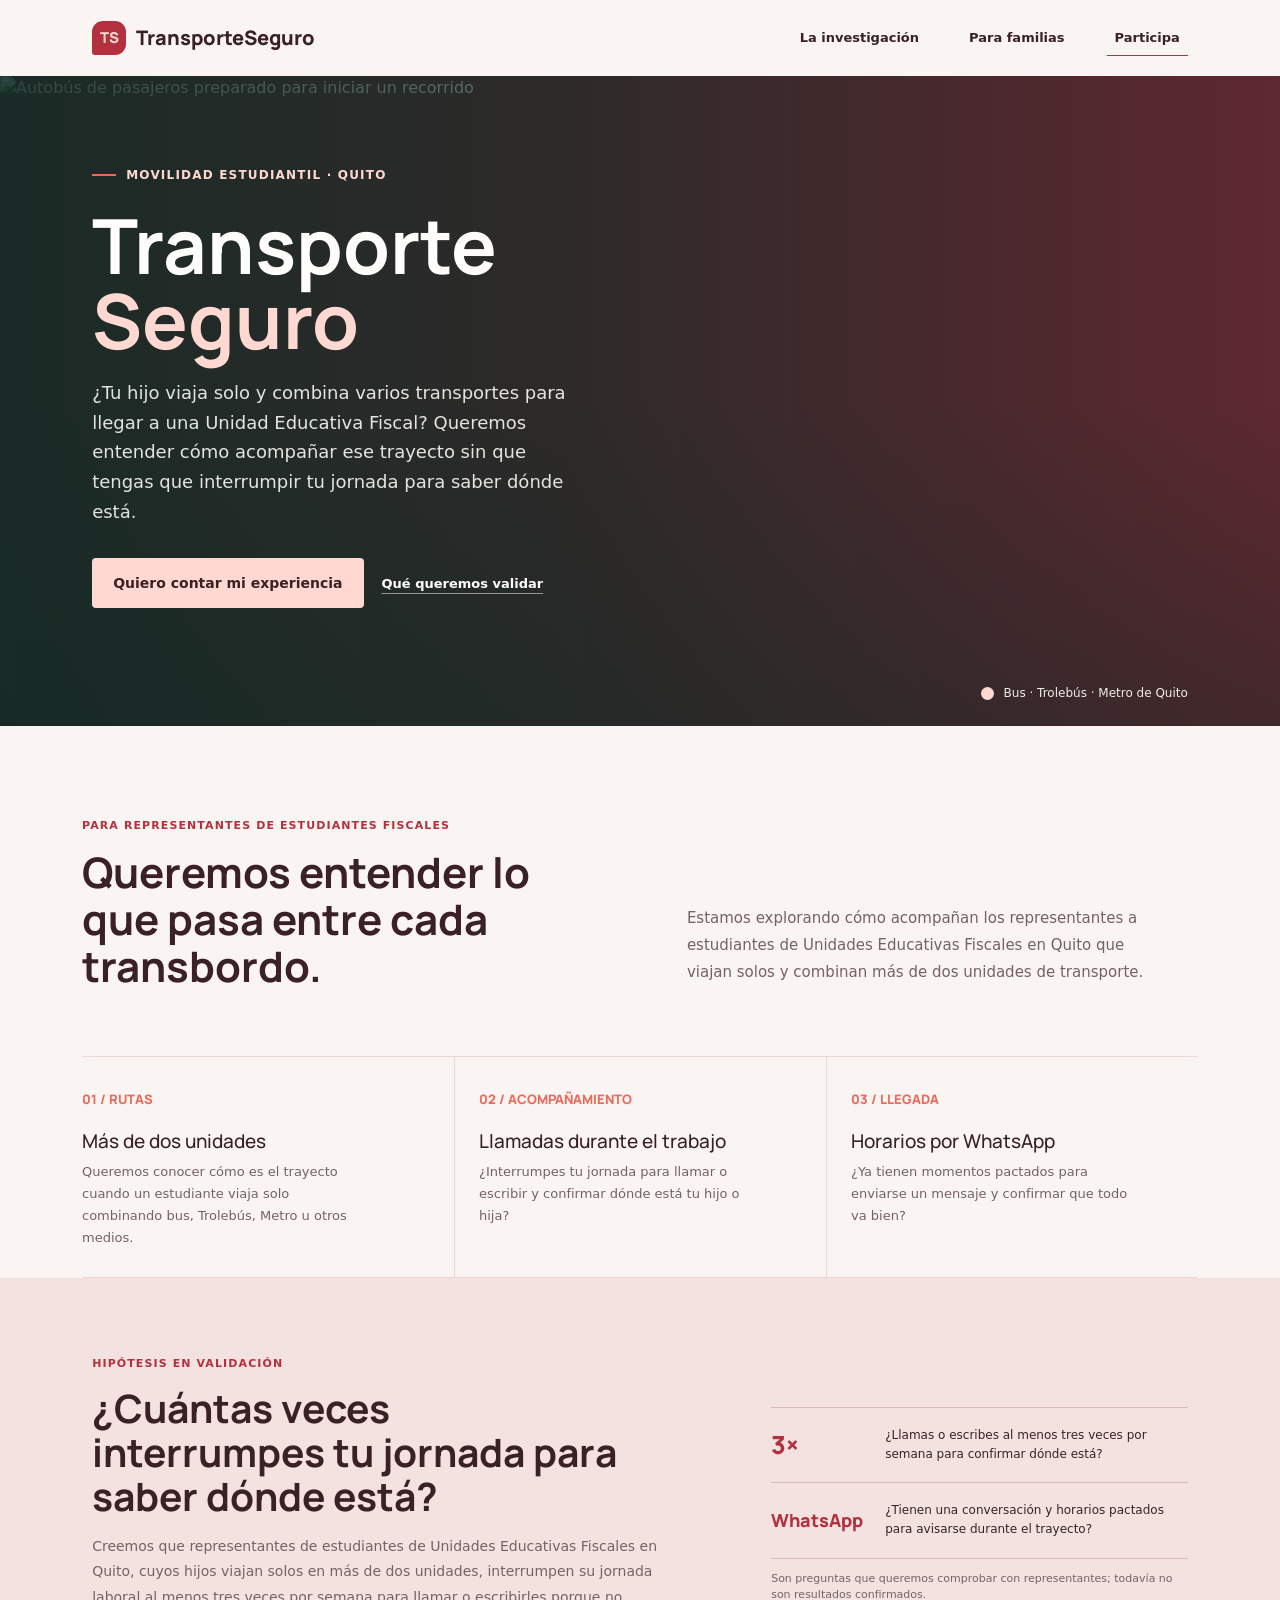
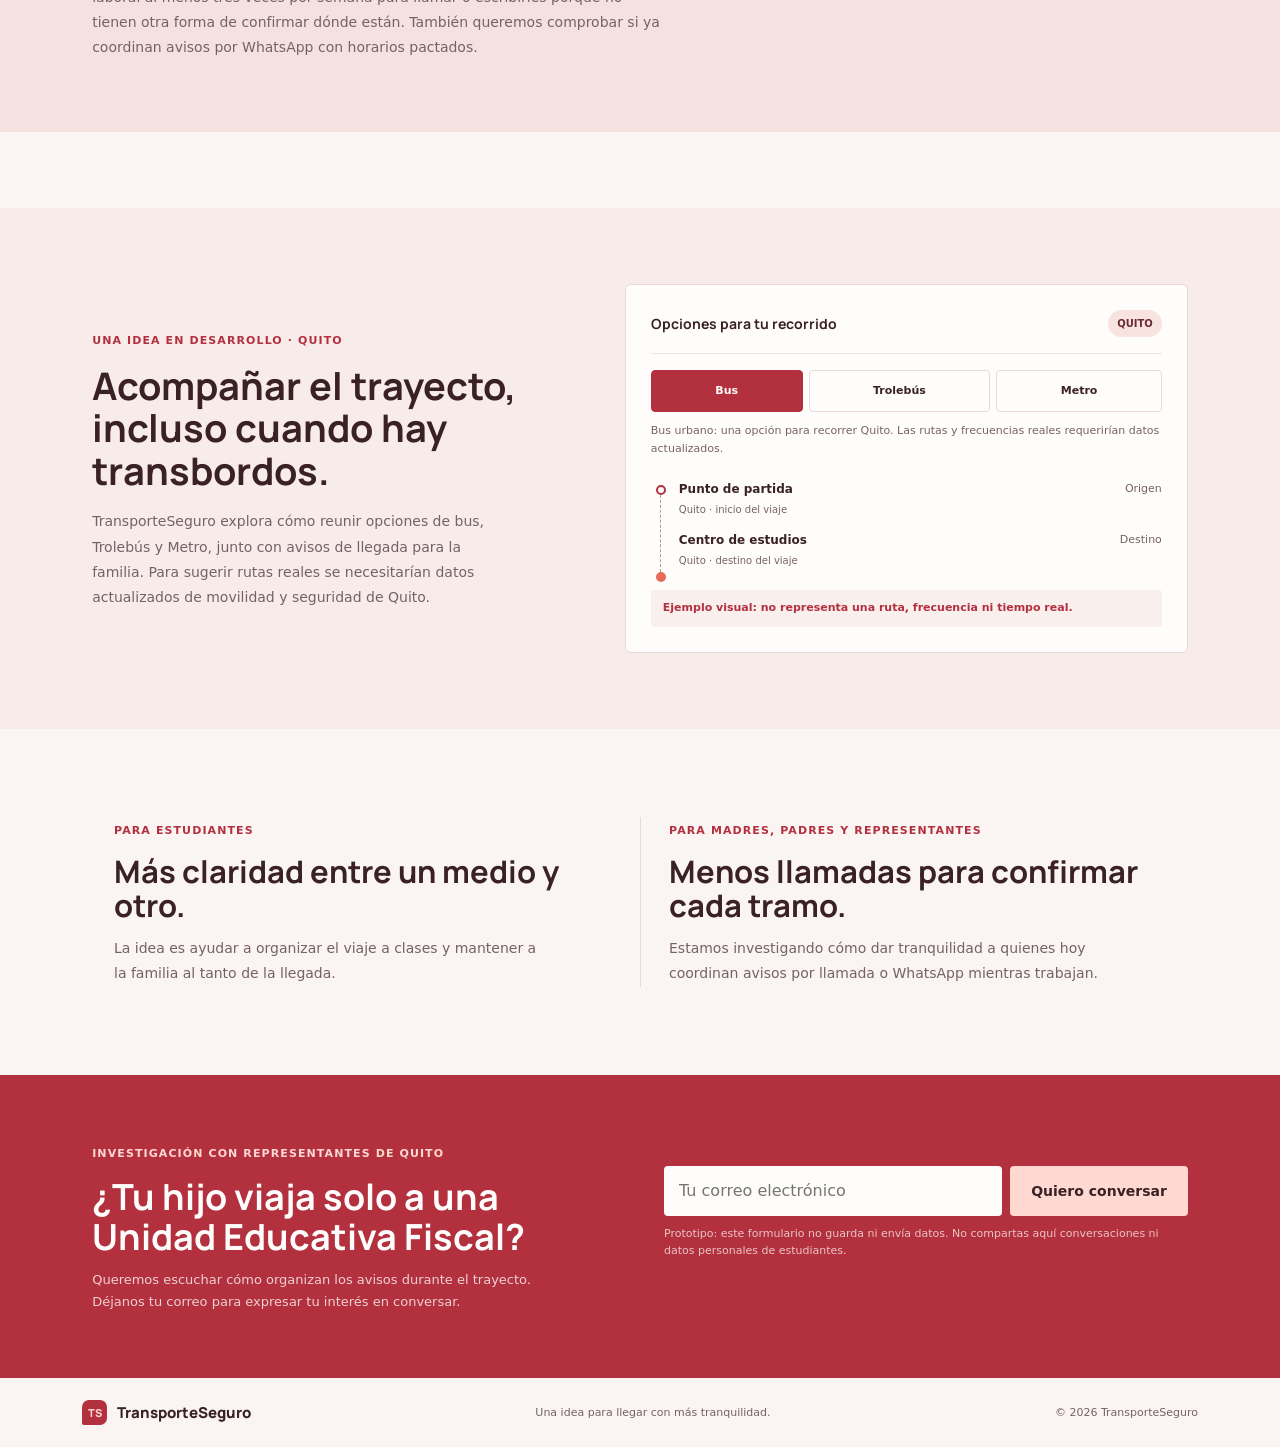
==== index.html @ a773402a "Add GitHub Pages deployment" ====
<!doctype html>
<html lang="es">
<head>
  <meta charset="utf-8">
  <meta name="viewport" content="width=device-width, initial-scale=1">
  <meta name="theme-color" content="#faf4f2">
  <meta name="description" content="TransporteSeguro explora cómo acompañar a estudiantes de Unidades Educativas Fiscales de Quito que viajan solos y combinan varios transportes.">
  <title>TransporteSeguro | Movilidad estudiantil en Quito</title>
  <link rel="preconnect" href="https://fonts.googleapis.com">
  <link rel="preconnect" href="https://fonts.gstatic.com" crossorigin>
  <link href="https://fonts.googleapis.com/css2?family=DM+Sans:wght@400;500;600;700&family=Manrope:wght@400;500;600;700;800&display=swap" rel="stylesheet">
  <link href="https://cdn.jsdelivr.net/npm/bootstrap@5.3.7/dist/css/bootstrap.min.css" rel="stylesheet">
  <style>
    :root {
      color-scheme: light;
      --ink: #392126;
      --muted: #766168;
      --paper: #faf4f2;
      --white: #fffdfb;
      --green: #b3303f;
      --lime: #ffd8d2;
      --coral: #ea6a5a;
      --line: #ead8d6;
      font-family: "DM Sans", sans-serif;
      font-synthesis: none;
      text-rendering: optimizeLegibility;
    }

    * { box-sizing: border-box; }
    html { scroll-behavior: smooth; }
    body { margin: 0; background: var(--paper); color: var(--ink); }
    a { color: inherit; }
    button, input { font: inherit; }

    .topbar { background: var(--paper); display: block; min-height: 66px; padding: 0 22px; position: relative; z-index: 10; }
    .topbar-inner { align-items: center; display: flex; height: 66px; justify-content: space-between; margin: 0 auto; max-width: 1440px; }
    .topbar .navbar-collapse { background: var(--paper); padding: 0 0 14px; }

    .brand {
      align-items: center;
      display: inline-flex;
      font-family: "Manrope", sans-serif;
      font-size: 20px;
      font-weight: 800;
      gap: 10px;
      letter-spacing: 0;
      text-decoration: none;
    }

    .brand-mark {
      align-items: center;
      background: var(--green);
      border-radius: 11px 11px 11px 3px;
      color: var(--lime);
      display: inline-flex;
      font-size: 15px;
      height: 34px;
      justify-content: center;
      width: 34px;
    }

    .nav-links { align-items: stretch; display: flex; flex-direction: column; gap: 4px; }
    .nav-links .nav-link { color: var(--ink); font-size: 13px; font-weight: 600; padding: 10px 2px; text-decoration: none; }
    .nav-links .nav-link:hover { color: var(--green); }
    .nav-links .nav-cta { border-bottom: 1px solid var(--green); width: fit-content; }
    .topbar .navbar-toggler { border: 1px solid var(--line); border-radius: 4px; padding: 7px 9px; }
    .topbar .navbar-toggler:focus { box-shadow: 0 0 0 3px rgba(179, 48, 63, .2); }

    .hero {
      align-items: center;
      background: #692832;
      color: var(--white);
      display: flex;
      min-height: 650px;
      overflow: hidden;
      position: relative;
    }

    .hero::before {
      background: linear-gradient(90deg, rgba(53, 20, 27, .88) 0%, rgba(67, 24, 33, .68) 43%, rgba(67, 24, 33, .12) 100%), linear-gradient(0deg, rgba(53, 20, 27, .38), transparent 50%);
      content: "";
      inset: 0;
      position: absolute;
      z-index: 1;
    }

    .hero-photo {
      height: 100%;
      inset: 0;
      object-fit: cover;
      object-position: center 54%;
      position: absolute;
      width: 100%;
    }

    .hero-inner {
      margin: 0 auto;
      max-width: 1440px;
      padding: 64px 25px 116px;
      position: relative;
      width: 100%;
      z-index: 2;
    }

    .eyebrow {
      align-items: center;
      color: var(--lime);
      display: flex;
      font-size: 12px;
      font-weight: 700;
      gap: 10px;
      letter-spacing: 1.2px;
      text-transform: uppercase;
    }

    .eyebrow::before { background: var(--coral); content: ""; height: 2px; width: 24px; }
    h1, h2, h3, p { margin-top: 0; }
    h1, h2, h3 { font-family: "Manrope", sans-serif; letter-spacing: 0; }

    h1 {
      font-size: 42px;
      font-weight: 700;
      line-height: .99;
      margin: 24px 0 20px;
      max-width: 620px;
    }

    h1 span { display: block; }
    h1 span:last-child { color: var(--lime); }

    .hero-copy { color: rgba(255, 254, 250, .88); font-size: 16px; line-height: 1.65; max-width: 490px; }
    .hero-actions { align-items: flex-start; display: flex; flex-direction: column; gap: 18px; margin-top: 26px; }
    .button {
      align-items: center;
      border: 0;
      border-radius: 4px;
      cursor: pointer;
      display: inline-flex;
      font-size: 14px;
      font-weight: 700;
      justify-content: center;
      min-height: 50px;
      padding: 0 21px;
      text-decoration: none;
      transition: background .2s ease, transform .2s ease;
    }

    .button:hover { transform: translateY(-2px); }
    .button-light { background: var(--lime); color: var(--ink); }
    .button-light:hover { background: #ffc8c2; }
    .text-link { color: var(--white); font-size: 13px; font-weight: 600; text-decoration-color: rgba(255,255,255,.5); text-underline-offset: 5px; }

    .hero-note {
      align-items: center;
      bottom: 24px;
      color: rgba(255, 254, 250, .92);
      display: flex;
      font-size: 12px;
      gap: 10px;
      position: absolute;
      left: 25px;
      z-index: 2;
    }

    .note-dot { background: var(--lime); border: 4px solid rgba(255,216,210,.28); border-radius: 50%; height: 13px; width: 13px; }

    .intro {
      align-items: end;
      display: grid;
      gap: 18px;
      grid-template-columns: 1fr;
      margin: 0 auto;
      max-width: 1180px;
      padding: 60px 25px 38px;
    }

    .section-kicker { color: var(--green); font-size: 11px; font-weight: 700; letter-spacing: 1.1px; text-transform: uppercase; }
    h2 { font-size: 34px; font-weight: 700; line-height: 1.12; margin: 13px 0 0; max-width: 530px; }
    .intro p { color: var(--muted); font-size: 15px; line-height: 1.8; margin-bottom: 4px; max-width: 465px; }

    .benefits {
      border-bottom: 1px solid var(--line);
      border-top: 1px solid var(--line);
      display: grid;
      grid-template-columns: 1fr;
      margin: 0 25px;
      max-width: 1116px;
    }

    .benefit { min-height: auto; padding: 24px 0; }
    .benefit + .benefit { border-top: 1px solid var(--line); padding-left: 0; }
    .benefit-index { color: var(--coral); font-family: "Manrope", sans-serif; font-size: 13px; font-weight: 800; }
    h3 { font-size: 19px; margin: 19px 0 8px; }
    .benefit p { color: var(--muted); font-size: 13px; line-height: 1.7; margin: 0; max-width: 290px; }

    .research-section { background: #f3e2df; padding: 54px 25px; }
    .research-inner { display: grid; gap: 30px; margin: 0 auto; max-width: 1116px; }
    .research-copy h2 { font-size: 34px; }
    .research-copy p { color: var(--muted); font-size: 14px; line-height: 1.8; margin: 16px 0 0; max-width: 570px; }
    .research-details { border-top: 1px solid #d9babb; }
    .research-detail { align-items: center; border-bottom: 1px solid #d9babb; display: grid; gap: 14px; grid-template-columns: 100px 1fr; padding: 18px 0; }
    .research-stat { color: var(--green); font-family: "Manrope", sans-serif; font-size: 25px; font-weight: 800; line-height: 1.05; }
    .research-detail:nth-child(2) .research-stat { font-size: 18px; }
    .research-detail p { color: var(--ink); font-size: 12px; line-height: 1.6; margin: 0; }
    .research-note { color: var(--muted); font-size: 11px; line-height: 1.5; margin: 12px 0 0; }

    .route-section {
      align-items: center;
      background: #f8ecea;
      display: grid;
      gap: 28px;
      grid-template-columns: 1fr;
      margin-top: 52px;
      padding: 56px 25px;
    }

    .route-copy h2 { font-size: 34px; }
    .route-copy p { color: var(--muted); font-size: 14px; line-height: 1.8; margin: 18px 0 0; max-width: 410px; }
    .route-demo {
      background: var(--white);
      border: 1px solid #ead8d6;
      border-radius: 6px;
      min-height: 270px;
      padding: 20px 17px;
    }

    .route-heading { align-items: center; border-bottom: 1px solid #f0e5e3; display: flex; justify-content: space-between; padding-bottom: 16px; }
    .route-heading strong { font-family: "Manrope", sans-serif; font-size: 14px; }
    .live-tag { background: #f9e3e0; border-radius: 20px; color: #692832; font-size: 10px; font-weight: 700; padding: 6px 9px; }
    .mode-picker { display: flex; flex-wrap: wrap; gap: 7px; margin: 16px 0 10px; }
    .mode-picker .mode-button { background: var(--white); border: 1px solid var(--line); border-radius: 4px !important; color: var(--ink); flex: 1 1 auto; font-size: 11px; font-weight: 700; min-height: 42px; padding: 8px 10px; }
    .mode-picker .mode-button:hover, .mode-picker .mode-button.active { background: var(--green); border-color: var(--green); color: var(--white); }
    .mode-picker .mode-button:focus-visible { outline: 3px solid var(--lime); outline-offset: 2px; }
    .mode-feedback { color: var(--muted); font-size: 11px; line-height: 1.6; margin: 0; min-height: 36px; }
    .route-line { display: grid; grid-template-columns: 20px 1fr; margin: 22px 0 0; }
    .route-dots { align-items: center; display: flex; flex-direction: column; padding-top: 5px; }
    .route-dot-start, .route-dot-end { border: 2px solid var(--green); border-radius: 50%; height: 10px; width: 10px; }
    .route-dot-end { background: var(--coral); border-color: var(--coral); }
    .route-stem { border-left: 1px dashed #bd9296; flex: 1; min-height: 42px; }
    .stop { display: flex; justify-content: space-between; padding: 0 0 14px 8px; }
    .stop strong { display: block; font-size: 12px; }
    .stop small { color: var(--muted); display: block; font-size: 10px; margin-top: 4px; }
    .stop time { color: var(--muted); font-size: 11px; padding-top: 1px; }
    .route-foot { background: #f9efed; border-radius: 3px; color: var(--green); font-size: 11px; font-weight: 600; margin-top: 8px; padding: 10px 12px; }

    .audience {
      display: grid;
      gap: 32px;
      grid-template-columns: 1fr;
      margin: 0 auto;
      max-width: 1116px;
      padding: 62px 25px;
    }

    .audience article { padding: 0; }
    .audience article + article { border-top: 1px solid var(--line); padding: 30px 0 0; }
    .audience h2 { font-size: 31px; margin: 13px 0; }
    .audience p { color: var(--muted); font-size: 14px; line-height: 1.8; margin: 0; max-width: 430px; }

    .signup {
      align-items: center;
      background: var(--green);
      color: var(--white);
      display: grid;
      gap: 24px;
      grid-template-columns: 1fr;
      padding: 52px 25px;
    }

    .signup h2 { font-size: 36px; max-width: 490px; }
    .signup-copy p { color: rgba(255,254,250,.78); font-size: 13px; line-height: 1.7; margin: 12px 0 0; max-width: 440px; }
    .signup-form { display: flex; flex-direction: column; gap: 8px; }
    .signup-form input {
      background: var(--white);
      border: 1px solid transparent;
      border-radius: 4px;
      color: var(--ink);
      flex: 1;
      min-height: 48px;
      min-width: 0;
      padding: 0 14px;
    }

    .signup-form input:focus { border-color: var(--lime); outline: 2px solid var(--lime); outline-offset: 2px; }
    .signup-form .button { background: var(--lime); color: var(--ink); white-space: nowrap; }
    .form-note, .form-result { color: rgba(255,254,250,.72); font-size: 11px; line-height: 1.5; margin: 10px 0 0; }
    .form-result { color: var(--lime); min-height: 17px; }

    footer { align-items: flex-start; color: var(--muted); display: flex; flex-direction: column; font-size: 11px; gap: 14px; justify-content: space-between; margin: 0 auto; max-width: 1180px; padding: 20px 25px; }
    footer .brand { color: var(--ink); font-size: 15px; }
    footer .brand-mark { border-radius: 7px 7px 7px 2px; font-size: 11px; height: 25px; width: 25px; }

    @media (min-width: 576px) {
      h1 { font-size: 56px; }
      .hero-inner { padding-left: 7.2%; padding-right: 7.2%; }
      .hero-note { left: auto; right: 7.2%; }
      .intro { padding-left: 32px; padding-right: 32px; }
      .route-demo { padding: 24px; }
      .signup-form { align-items: stretch; flex-direction: row; }
    }

    @media (min-width: 768px) {
      .topbar { align-items: center; display: flex; height: 76px; justify-content: space-between; margin: 0 auto; max-width: 1440px; padding: 0 7.2%; }
      .topbar-inner { height: auto; margin: 0; width: auto; }
      .topbar .navbar-collapse { background: transparent; flex-basis: auto; flex-grow: 0; padding: 0; }
      .nav-links { align-items: center; flex-direction: row; gap: 22px; }
      .nav-links .nav-link { font-size: 12px; padding: 8px 0; }
      .hero { min-height: 650px; }
      .hero::before { background: linear-gradient(90deg, rgba(16, 43, 37, .88) 0%, rgba(16, 43, 37, .68) 43%, rgba(16, 43, 37, .12) 100%), linear-gradient(0deg, rgba(14, 38, 33, .34), transparent 50%); }
      .hero-inner { padding-bottom: 112px; padding-top: 84px; }
      .hero-copy { font-size: 18px; }
      .hero-actions { align-items: center; flex-direction: row; margin-top: 32px; }
      .intro { align-items: end; gap: 40px; grid-template-columns: 1.05fr .95fr; padding-bottom: 66px; padding-top: 86px; }
      h2 { font-size: 42px; }
      .intro p { font-size: 15px; }
      .benefits { grid-template-columns: repeat(3, 1fr); margin: 0 auto; max-width: 1116px; }
      .benefit { min-height: 205px; padding: 30px 24px 28px 0; }
      .benefit + .benefit { border-left: 1px solid var(--line); border-top: 0; padding-left: 24px; }
      .benefit h3 { margin-top: 19px; }
      .research-section { padding: 72px 7.2%; }
      .research-inner { align-items: center; gap: 54px; grid-template-columns: 1.2fr .8fr; }
      .research-copy h2 { font-size: 39px; }
      .route-section { gap: 42px; grid-template-columns: .9fr 1.1fr; margin-top: 76px; padding: 76px 7.2%; }
      .route-copy h2 { font-size: 36px; }
      .route-demo { padding: 25px; }
      .audience { gap: 0; grid-template-columns: 1fr 1fr; padding: 88px 32px; }
      .audience article { padding-right: 28px; }
      .audience article + article { border-left: 1px solid var(--line); border-top: 0; padding: 0 0 0 28px; }
      .signup { gap: 36px; grid-template-columns: 1fr 1fr; padding: 65px 7.2%; }
      footer { align-items: center; flex-direction: row; padding: 22px 32px; }
    }

    @media (min-width: 1100px) {
      h1 { font-size: 76px; }
      .hero-inner { padding-left: 7.2%; padding-right: 7.2%; }
      .nav-links { gap: 34px; }
      .nav-links .nav-link { font-size: 13px; }
      .route-section { gap: 72px; padding-left: max(7.2%, calc((100% - 1116px) / 2)); padding-right: max(7.2%, calc((100% - 1116px) / 2)); }
      .route-copy h2 { font-size: 38px; }
      .signup { gap: 48px; padding-left: max(7.2%, calc((100% - 1116px) / 2)); padding-right: max(7.2%, calc((100% - 1116px) / 2)); }
    }

    @media (prefers-reduced-motion: reduce) {
      html { scroll-behavior: auto; }
      *, *::before, *::after { transition-duration: .01ms !important; }
    }
  </style>
</head>
<body>
  <header class="topbar navbar navbar-expand-md">
    <div class="topbar-inner">
      <a class="brand" href="#inicio" aria-label="TransporteSeguro, inicio"><span class="brand-mark" aria-hidden="true">TS</span>TransporteSeguro</a>
      <button class="navbar-toggler" type="button" data-bs-toggle="collapse" data-bs-target="#primary-navigation" aria-controls="primary-navigation" aria-expanded="false" aria-label="Abrir menú">
        <span class="navbar-toggler-icon"></span>
      </button>
    </div>
    <div class="collapse navbar-collapse" id="primary-navigation">
      <nav class="nav-links navbar-nav" aria-label="Navegación principal">
        <a class="nav-link" href="#investigacion">La investigación</a>
        <a class="nav-link" href="#familias">Para familias</a>
        <a class="nav-link nav-cta" href="#lista">Participa</a>
      </nav>
    </div>
  </header>

  <main>
    <section class="hero" id="inicio" aria-labelledby="hero-title">
      <img class="hero-photo" src="https://images.unsplash.com/photo-1570125909232-eb263c188f7e?auto=format&fit=crop&w=2200&q=85" alt="Autobús de pasajeros preparado para iniciar un recorrido" fetchpriority="high">
      <div class="hero-inner">
        <span class="eyebrow">Movilidad estudiantil · Quito</span>
        <h1 id="hero-title"><span>Transporte</span><span>Seguro</span></h1>
        <p class="hero-copy">¿Tu hijo viaja solo y combina varios transportes para llegar a una Unidad Educativa Fiscal? Queremos entender cómo acompañar ese trayecto sin que tengas que interrumpir tu jornada para saber dónde está.</p>
        <div class="hero-actions">
          <a class="button button-light" href="#lista">Quiero contar mi experiencia</a>
          <a class="text-link" href="#investigacion">Qué queremos validar</a>
        </div>
      </div>
      <div class="hero-note"><span class="note-dot" aria-hidden="true"></span>Bus · Trolebús · Metro de Quito</div>
    </section>

    <section class="intro" id="como-funciona">
      <div>
        <span class="section-kicker">Para representantes de estudiantes fiscales</span>
        <h2>Queremos entender lo que pasa entre cada transbordo.</h2>
      </div>
      <p>Estamos explorando cómo acompañan los representantes a estudiantes de Unidades Educativas Fiscales en Quito que viajan solos y combinan más de dos unidades de transporte.</p>
    </section>

    <section class="benefits" aria-label="Beneficios de TransporteSeguro">
      <article class="benefit">
        <span class="benefit-index">01 / RUTAS</span>
        <h3>Más de dos unidades</h3>
        <p>Queremos conocer cómo es el trayecto cuando un estudiante viaja solo combinando bus, Trolebús, Metro u otros medios.</p>
      </article>
      <article class="benefit">
        <span class="benefit-index">02 / ACOMPAÑAMIENTO</span>
        <h3>Llamadas durante el trabajo</h3>
        <p>¿Interrumpes tu jornada para llamar o escribir y confirmar dónde está tu hijo o hija?</p>
      </article>
      <article class="benefit">
        <span class="benefit-index">03 / LLEGADA</span>
        <h3>Horarios por WhatsApp</h3>
        <p>¿Ya tienen momentos pactados para enviarse un mensaje y confirmar que todo va bien?</p>
      </article>
    </section>

    <section class="research-section" id="investigacion" aria-labelledby="research-title">
      <div class="research-inner">
        <div class="research-copy">
          <span class="section-kicker">Hipótesis en validación</span>
          <h2 id="research-title">¿Cuántas veces interrumpes tu jornada para saber dónde está?</h2>
          <p>Creemos que representantes de estudiantes de Unidades Educativas Fiscales en Quito, cuyos hijos viajan solos en más de dos unidades, interrumpen su jornada laboral al menos tres veces por semana para llamar o escribirles porque no tienen otra forma de confirmar dónde están. También queremos comprobar si ya coordinan avisos por WhatsApp con horarios pactados.</p>
        </div>
        <div class="research-details" aria-label="Preguntas de la investigación">
          <div class="research-detail"><span class="research-stat">3×</span><p>¿Llamas o escribes al menos tres veces por semana para confirmar dónde está?</p></div>
          <div class="research-detail"><span class="research-stat">WhatsApp</span><p>¿Tienen una conversación y horarios pactados para avisarse durante el trayecto?</p></div>
          <p class="research-note">Son preguntas que queremos comprobar con representantes; todavía no son resultados confirmados.</p>
        </div>
      </div>
    </section>

    <section class="route-section" aria-labelledby="route-title">
      <div class="route-copy">
        <span class="section-kicker">Una idea en desarrollo · Quito</span>
        <h2 id="route-title">Acompañar el trayecto, incluso cuando hay transbordos.</h2>
        <p>TransporteSeguro explora cómo reunir opciones de bus, Trolebús y Metro, junto con avisos de llegada para la familia. Para sugerir rutas reales se necesitarían datos actualizados de movilidad y seguridad de Quito.</p>
      </div>
      <div class="route-demo" aria-label="Vista ilustrativa de medios de transporte público en Quito">
        <div class="route-heading"><strong>Opciones para tu recorrido</strong><span class="live-tag">QUITO</span></div>
        <div class="mode-picker btn-group" role="group" aria-label="Selecciona un medio de transporte">
          <button class="btn mode-button active" type="button" data-mode="bus" aria-pressed="true">Bus</button>
          <button class="btn mode-button" type="button" data-mode="trolebus" aria-pressed="false">Trolebús</button>
          <button class="btn mode-button" type="button" data-mode="metro" aria-pressed="false">Metro</button>
        </div>
        <p class="mode-feedback" id="mode-feedback" role="status" aria-live="polite">Bus urbano: una opción para recorrer Quito. Las rutas y frecuencias reales requerirían datos actualizados.</p>
        <div class="route-line">
          <div class="route-dots" aria-hidden="true"><span class="route-dot-start"></span><span class="route-stem"></span><span class="route-dot-end"></span></div>
          <div>
            <div class="stop"><div><strong>Punto de partida</strong><small>Quito · inicio del viaje</small></div><time>Origen</time></div>
            <div class="stop"><div><strong>Centro de estudios</strong><small>Quito · destino del viaje</small></div><time>Destino</time></div>
          </div>
        </div>
        <div class="route-foot">Ejemplo visual: no representa una ruta, frecuencia ni tiempo real.</div>
      </div>
    </section>

    <section class="audience" id="familias">
      <article>
        <span class="section-kicker">Para estudiantes</span>
        <h2>Más claridad entre un medio y otro.</h2>
        <p>La idea es ayudar a organizar el viaje a clases y mantener a la familia al tanto de la llegada.</p>
      </article>
      <article>
        <span class="section-kicker">Para madres, padres y representantes</span>
        <h2>Menos llamadas para confirmar cada tramo.</h2>
        <p>Estamos investigando cómo dar tranquilidad a quienes hoy coordinan avisos por llamada o WhatsApp mientras trabajan.</p>
      </article>
    </section>

    <section class="signup" id="lista">
      <div class="signup-copy">
        <span class="section-kicker" style="color: var(--lime)">Investigación con representantes de Quito</span>
        <h2>¿Tu hijo viaja solo a una Unidad Educativa Fiscal?</h2>
        <p>Queremos escuchar cómo organizan los avisos durante el trayecto. Déjanos tu correo para expresar tu interés en conversar.</p>
      </div>
      <div>
        <form class="signup-form" id="interest-form">
          <label for="email" class="visually-hidden" style="position:absolute;clip:rect(0,0,0,0)">Tu correo electrónico</label>
          <input id="email" name="email" type="email" autocomplete="email" placeholder="Tu correo electrónico" required>
          <button class="button" type="submit">Quiero conversar</button>
        </form>
        <p class="form-note">Prototipo: este formulario no guarda ni envía datos. No compartas aquí conversaciones ni datos personales de estudiantes.</p>
        <p class="form-result" id="form-result" role="status" aria-live="polite"></p>
      </div>
    </section>
  </main>

  <footer>
    <a class="brand" href="#inicio"><span class="brand-mark" aria-hidden="true">TS</span>TransporteSeguro</a>
    <span>Una idea para llegar con más tranquilidad.</span>
    <span>© 2026 TransporteSeguro</span>
  </footer>

  <script src="https://cdn.jsdelivr.net/npm/bootstrap@5.3.7/dist/js/bootstrap.bundle.min.js"></script>
  <script>
    const navigation = document.querySelector("#primary-navigation");
    navigation.querySelectorAll("a").forEach((link) => {
      link.addEventListener("click", () => {
        if (window.matchMedia("(max-width: 767px)").matches) {
          const collapse = bootstrap.Collapse.getOrCreateInstance(navigation);
          const isOpening = navigation.classList.contains("collapsing") && document.querySelector(".navbar-toggler").getAttribute("aria-expanded") === "true";
          if (isOpening) {
            navigation.addEventListener("shown.bs.collapse", () => collapse.hide(), { once: true });
          } else {
            collapse.hide();
          }
        }
      });
    });

    const modeDescriptions = {
      bus: "Bus urbano: una opción para recorrer Quito. Las rutas y frecuencias reales requerirían datos actualizados.",
      trolebus: "Trolebús: un corredor de transporte de Quito. Las paradas y frecuencias reales requerirían datos actualizados.",
      metro: "Metro de Quito: una alternativa para conectar distintos sectores. Las rutas y tiempos reales requerirían datos actualizados."
    };
    const modeFeedback = document.querySelector("#mode-feedback");
    document.querySelectorAll(".mode-button").forEach((button) => {
      button.addEventListener("click", () => {
        document.querySelectorAll(".mode-button").forEach((option) => {
          const isSelected = option === button;
          option.classList.toggle("active", isSelected);
          option.setAttribute("aria-pressed", String(isSelected));
        });
        modeFeedback.textContent = modeDescriptions[button.dataset.mode];
      });
    });

    const interestForm = document.querySelector("#interest-form");
    const formResult = document.querySelector("#form-result");

    interestForm.addEventListener("submit", (event) => {
      event.preventDefault();
      if (!interestForm.reportValidity()) return;
      formResult.textContent = "Gracias por tu interés. Este prototipo todavía no envía ni almacena correos.";
      interestForm.reset();
    });
  </script>
</body>
</html>
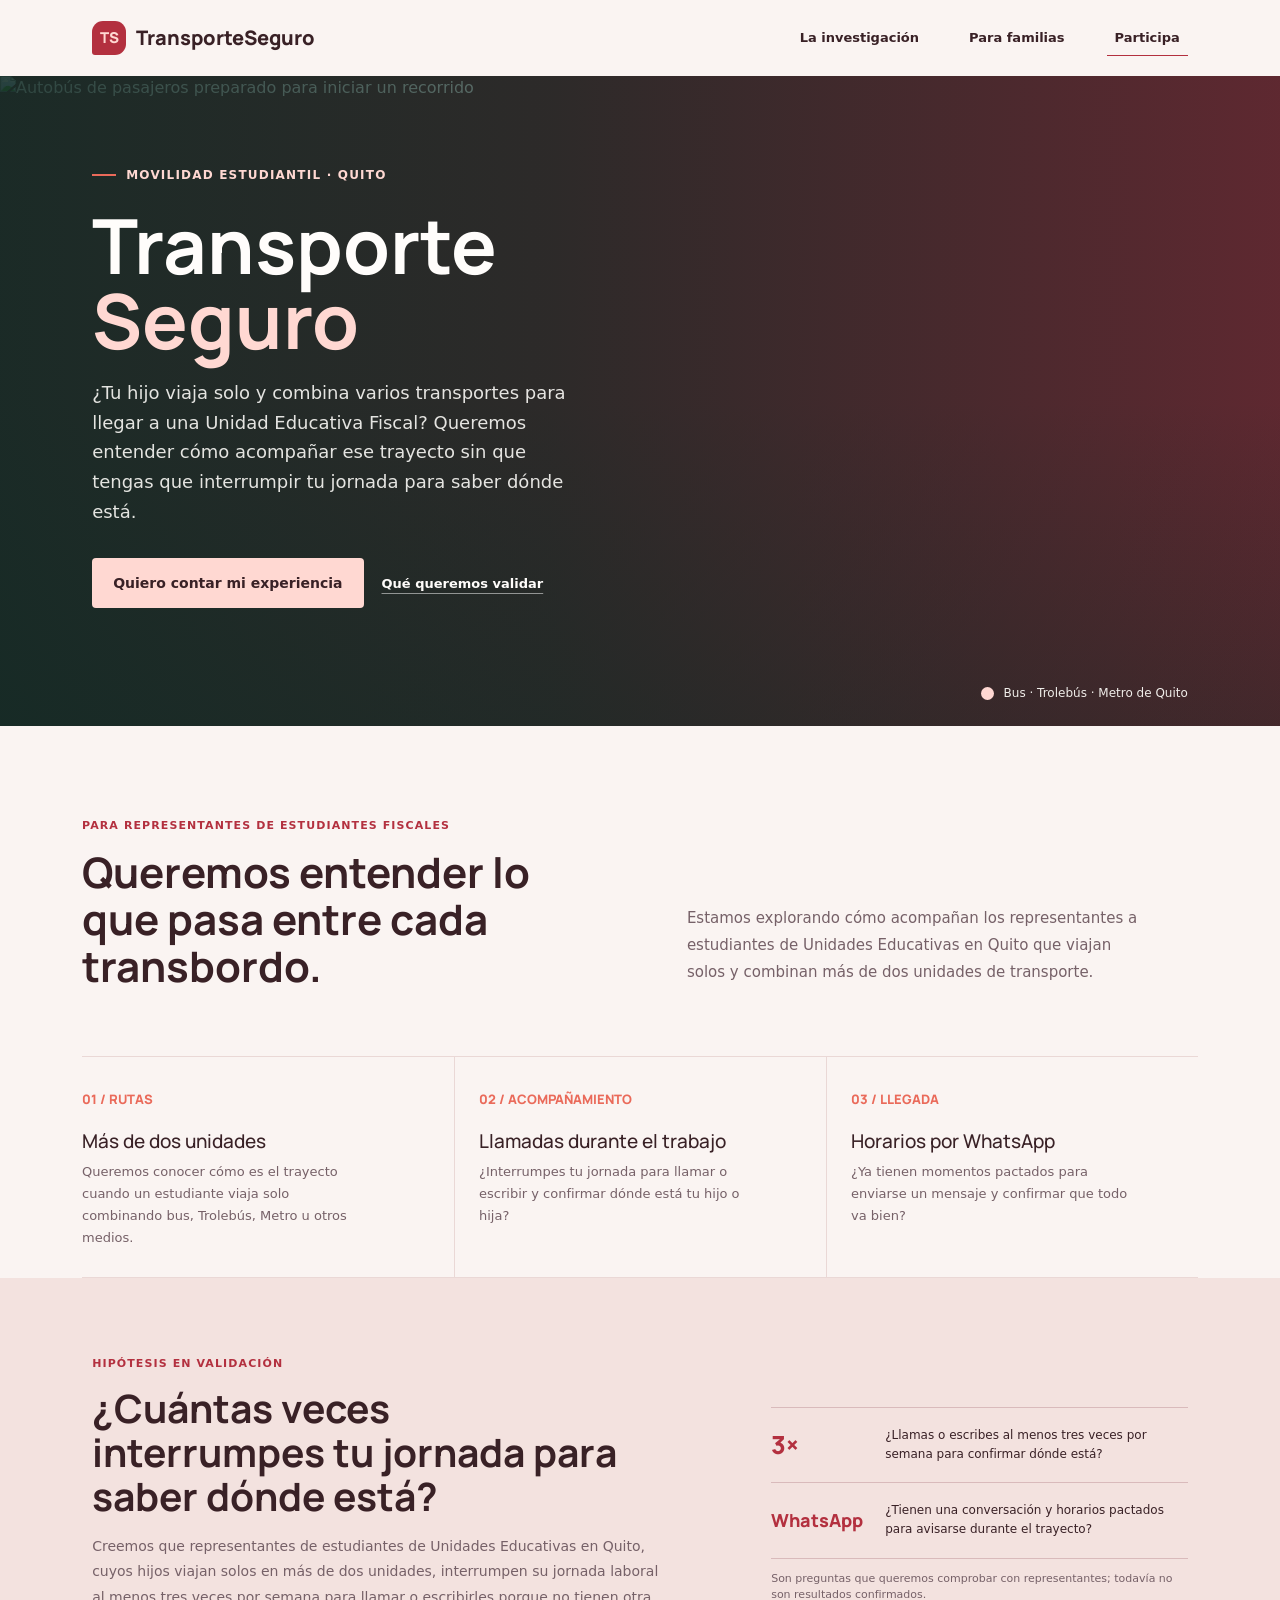
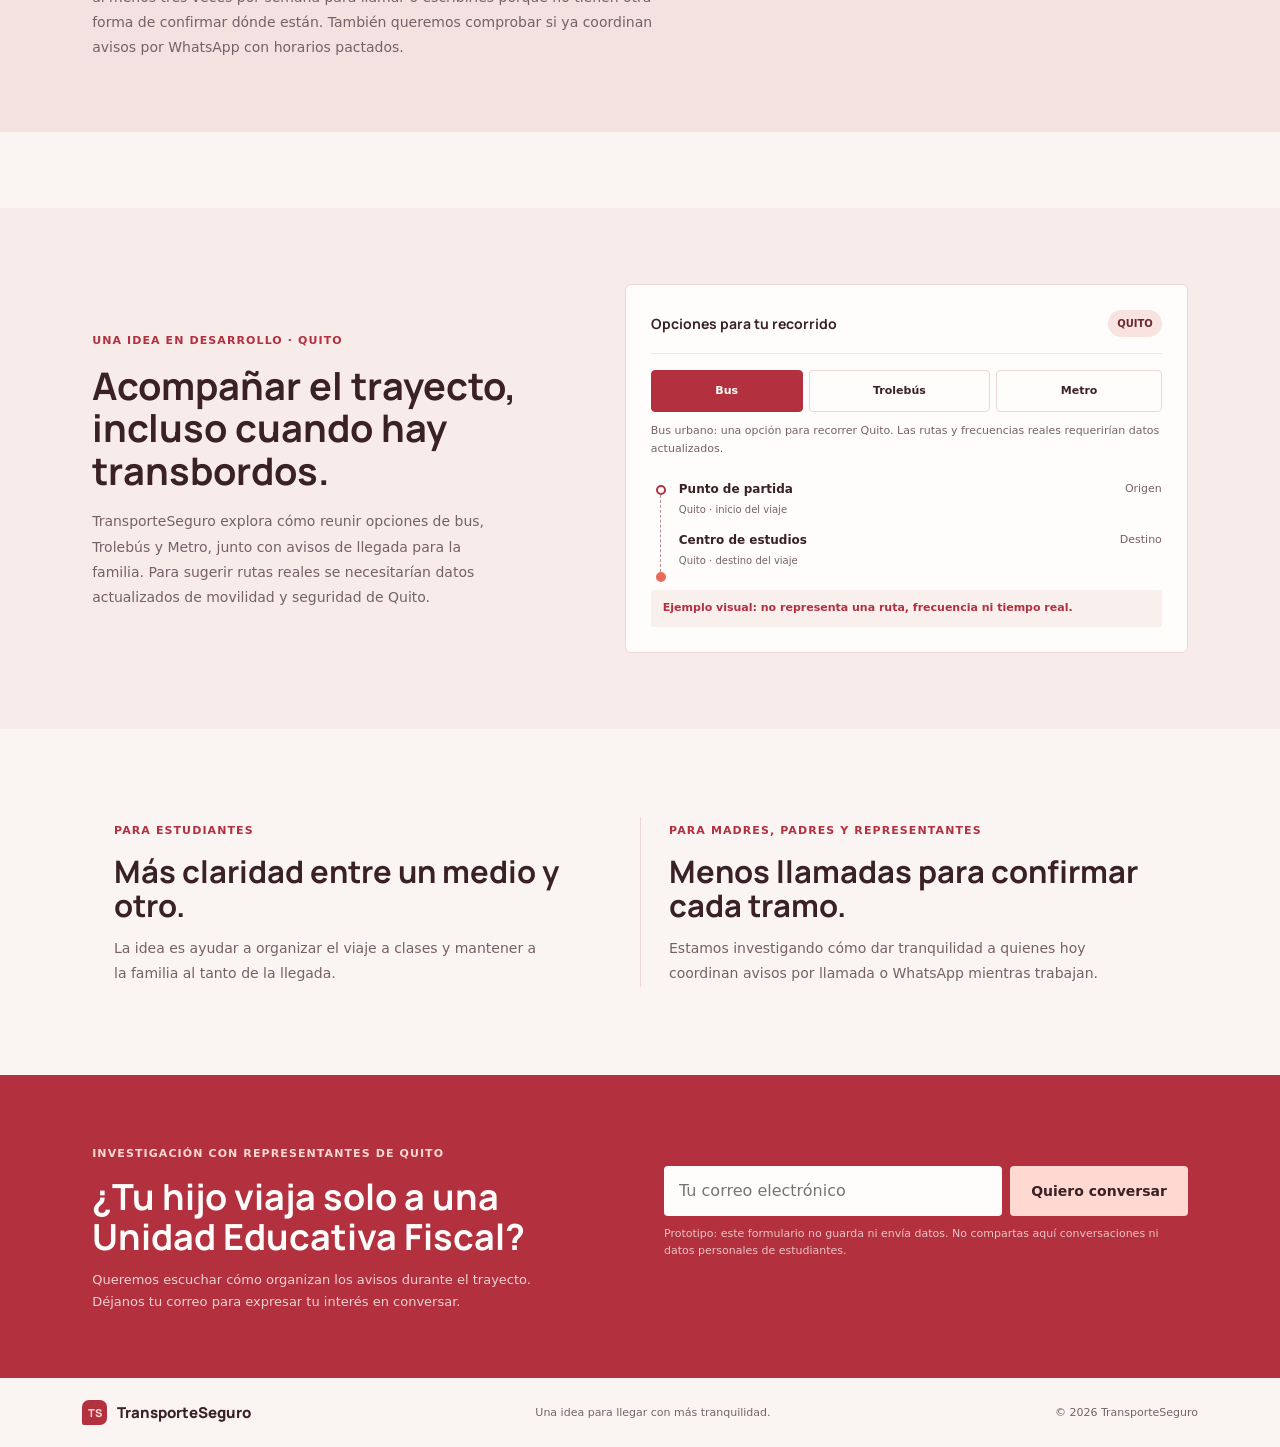
==== commit 4481d413: "Actualización de información" ====
--- a/index.html
+++ b/index.html
@@ -4,7 +4,7 @@
   <meta charset="utf-8">
   <meta name="viewport" content="width=device-width, initial-scale=1">
   <meta name="theme-color" content="#faf4f2">
-  <meta name="description" content="TransporteSeguro explora cómo acompañar a estudiantes de Unidades Educativas Fiscales de Quito que viajan solos y combinan varios transportes.">
+  <meta name="description" content="TransporteSeguro explora cómo acompañar a estudiantes de Unidades Educativas de Quito que viajan solos y combinan varios transportes.">
   <title>TransporteSeguro | Movilidad estudiantil en Quito</title>
   <link rel="preconnect" href="https://fonts.googleapis.com">
   <link rel="preconnect" href="https://fonts.gstatic.com" crossorigin>
@@ -383,7 +383,7 @@
         <span class="section-kicker">Para representantes de estudiantes fiscales</span>
         <h2>Queremos entender lo que pasa entre cada transbordo.</h2>
       </div>
-      <p>Estamos explorando cómo acompañan los representantes a estudiantes de Unidades Educativas Fiscales en Quito que viajan solos y combinan más de dos unidades de transporte.</p>
+      <p>Estamos explorando cómo acompañan los representantes a estudiantes de Unidades Educativas en Quito que viajan solos y combinan más de dos unidades de transporte.</p>
     </section>
 
     <section class="benefits" aria-label="Beneficios de TransporteSeguro">
@@ -409,7 +409,7 @@
         <div class="research-copy">
           <span class="section-kicker">Hipótesis en validación</span>
           <h2 id="research-title">¿Cuántas veces interrumpes tu jornada para saber dónde está?</h2>
-          <p>Creemos que representantes de estudiantes de Unidades Educativas Fiscales en Quito, cuyos hijos viajan solos en más de dos unidades, interrumpen su jornada laboral al menos tres veces por semana para llamar o escribirles porque no tienen otra forma de confirmar dónde están. También queremos comprobar si ya coordinan avisos por WhatsApp con horarios pactados.</p>
+          <p>Creemos que representantes de estudiantes de Unidades Educativas en Quito, cuyos hijos viajan solos en más de dos unidades, interrumpen su jornada laboral al menos tres veces por semana para llamar o escribirles porque no tienen otra forma de confirmar dónde están. También queremos comprobar si ya coordinan avisos por WhatsApp con horarios pactados.</p>
         </div>
         <div class="research-details" aria-label="Preguntas de la investigación">
           <div class="research-detail"><span class="research-stat">3×</span><p>¿Llamas o escribes al menos tres veces por semana para confirmar dónde está?</p></div>
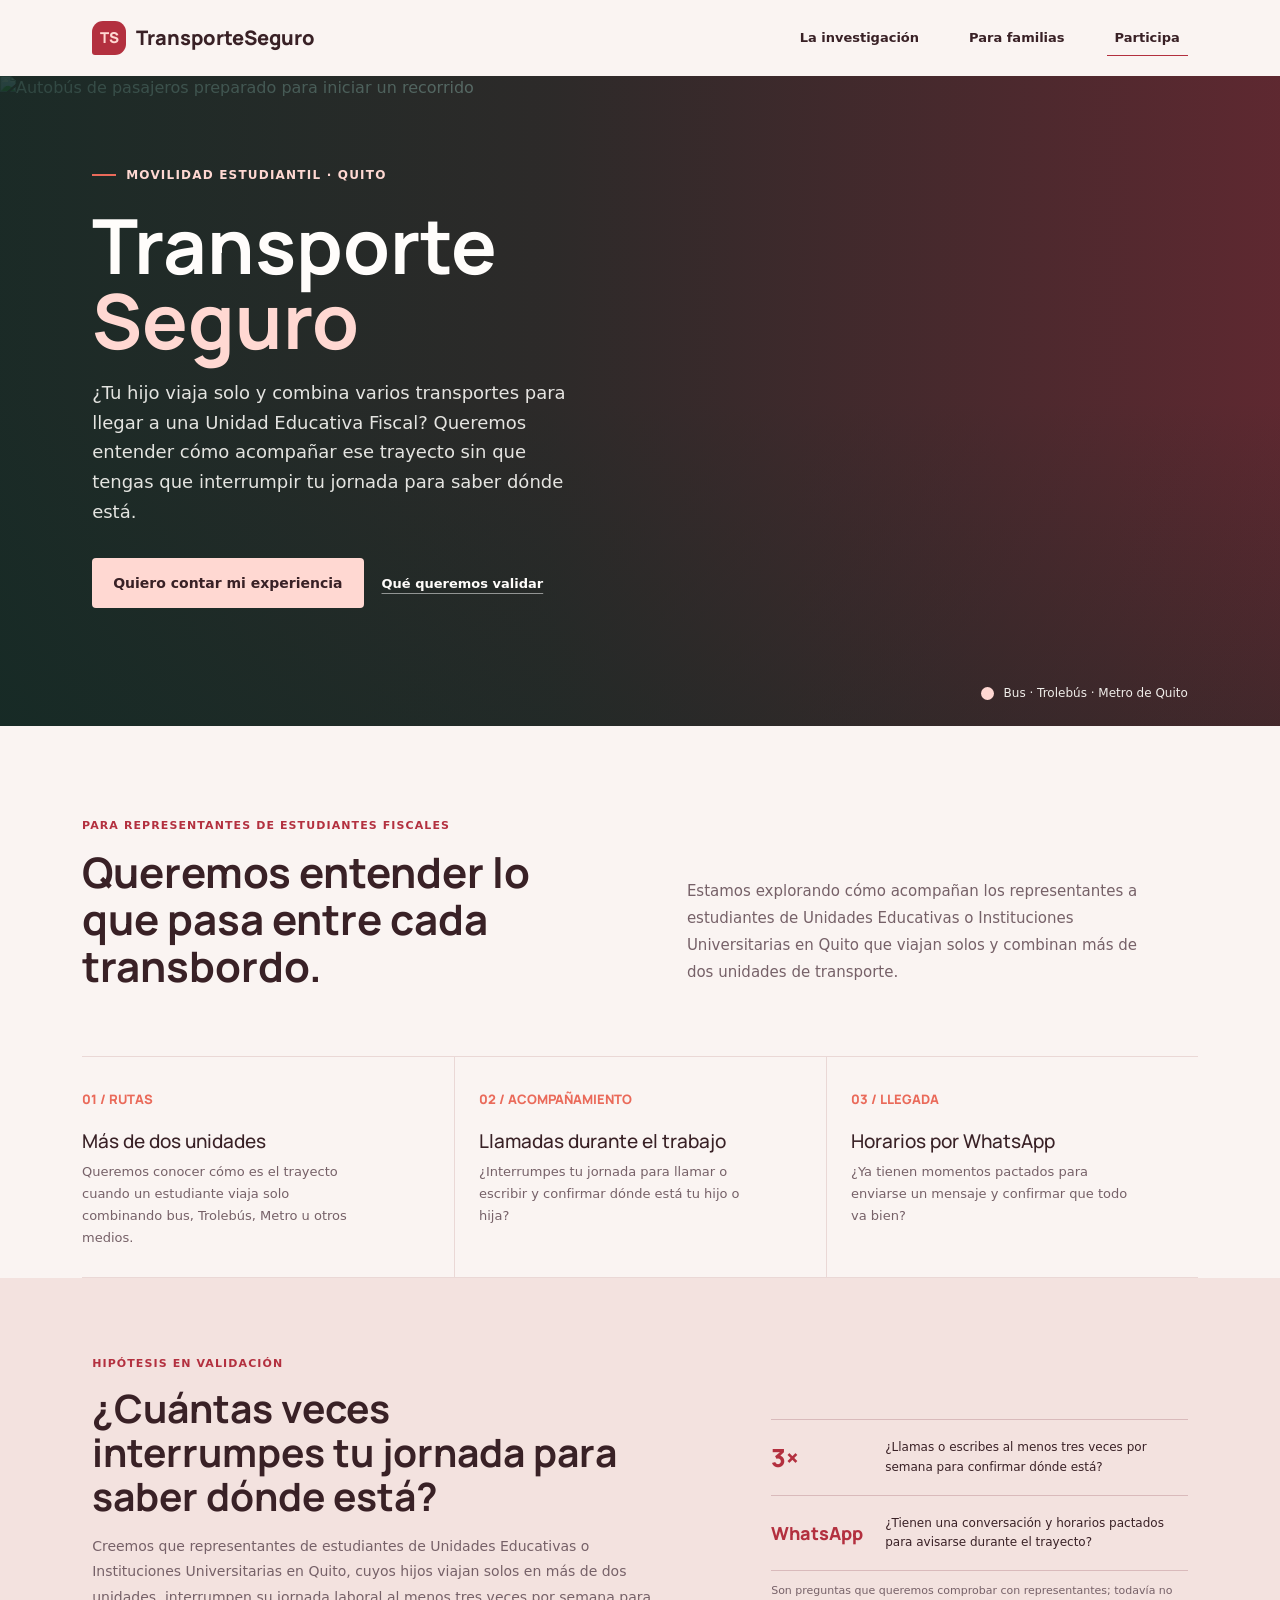
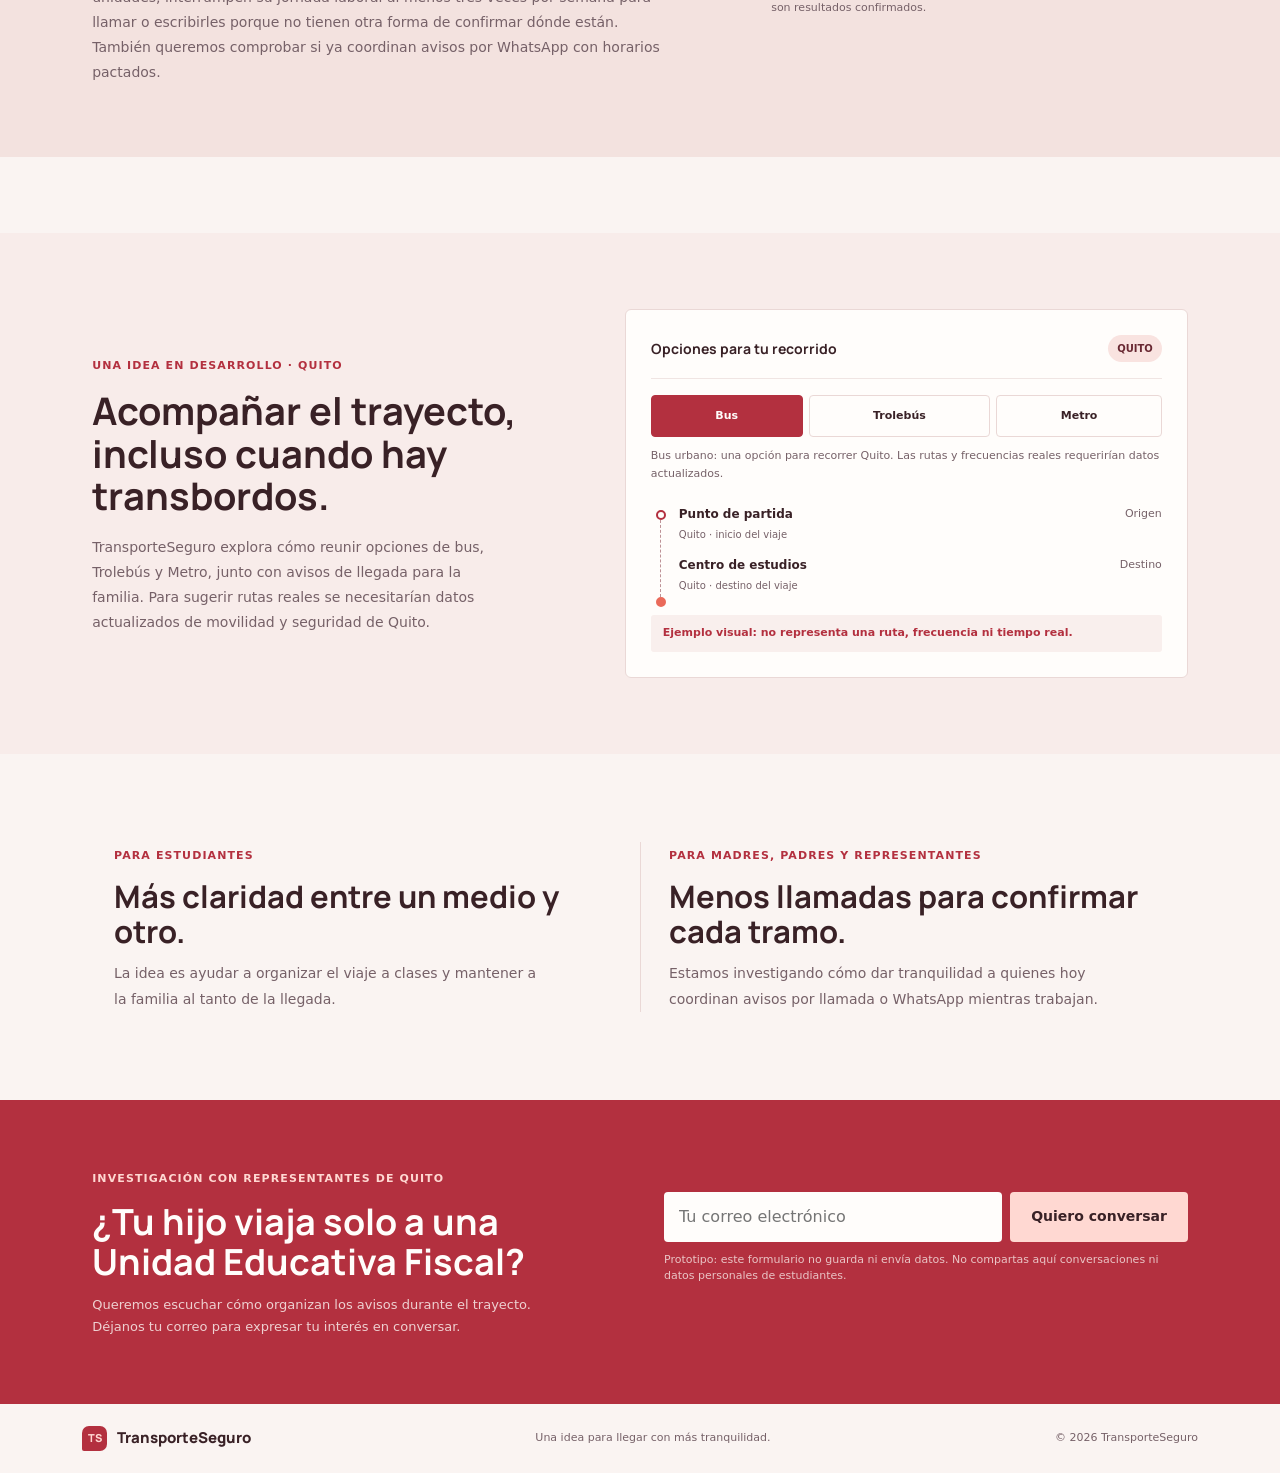
==== commit c5114974: "últimos cambios" ====
--- a/index.html
+++ b/index.html
@@ -4,7 +4,7 @@
   <meta charset="utf-8">
   <meta name="viewport" content="width=device-width, initial-scale=1">
   <meta name="theme-color" content="#faf4f2">
-  <meta name="description" content="TransporteSeguro explora cómo acompañar a estudiantes de Unidades Educativas de Quito que viajan solos y combinan varios transportes.">
+  <meta name="description" content="TransporteSeguro explora cómo acompañar a estudiantes de Unidades Educativas o Instituciones Universitarias de Quito que viajan solos y combinan varios transportes.">
   <title>TransporteSeguro | Movilidad estudiantil en Quito</title>
   <link rel="preconnect" href="https://fonts.googleapis.com">
   <link rel="preconnect" href="https://fonts.gstatic.com" crossorigin>
@@ -383,7 +383,7 @@
         <span class="section-kicker">Para representantes de estudiantes fiscales</span>
         <h2>Queremos entender lo que pasa entre cada transbordo.</h2>
       </div>
-      <p>Estamos explorando cómo acompañan los representantes a estudiantes de Unidades Educativas en Quito que viajan solos y combinan más de dos unidades de transporte.</p>
+      <p>Estamos explorando cómo acompañan los representantes a estudiantes de Unidades Educativas o Instituciones Universitarias en Quito que viajan solos y combinan más de dos unidades de transporte.</p>
     </section>
 
     <section class="benefits" aria-label="Beneficios de TransporteSeguro">
@@ -409,7 +409,7 @@
         <div class="research-copy">
           <span class="section-kicker">Hipótesis en validación</span>
           <h2 id="research-title">¿Cuántas veces interrumpes tu jornada para saber dónde está?</h2>
-          <p>Creemos que representantes de estudiantes de Unidades Educativas en Quito, cuyos hijos viajan solos en más de dos unidades, interrumpen su jornada laboral al menos tres veces por semana para llamar o escribirles porque no tienen otra forma de confirmar dónde están. También queremos comprobar si ya coordinan avisos por WhatsApp con horarios pactados.</p>
+          <p>Creemos que representantes de estudiantes de Unidades Educativas o Instituciones Universitarias en Quito, cuyos hijos viajan solos en más de dos unidades, interrumpen su jornada laboral al menos tres veces por semana para llamar o escribirles porque no tienen otra forma de confirmar dónde están. También queremos comprobar si ya coordinan avisos por WhatsApp con horarios pactados.</p>
         </div>
         <div class="research-details" aria-label="Preguntas de la investigación">
           <div class="research-detail"><span class="research-stat">3×</span><p>¿Llamas o escribes al menos tres veces por semana para confirmar dónde está?</p></div>
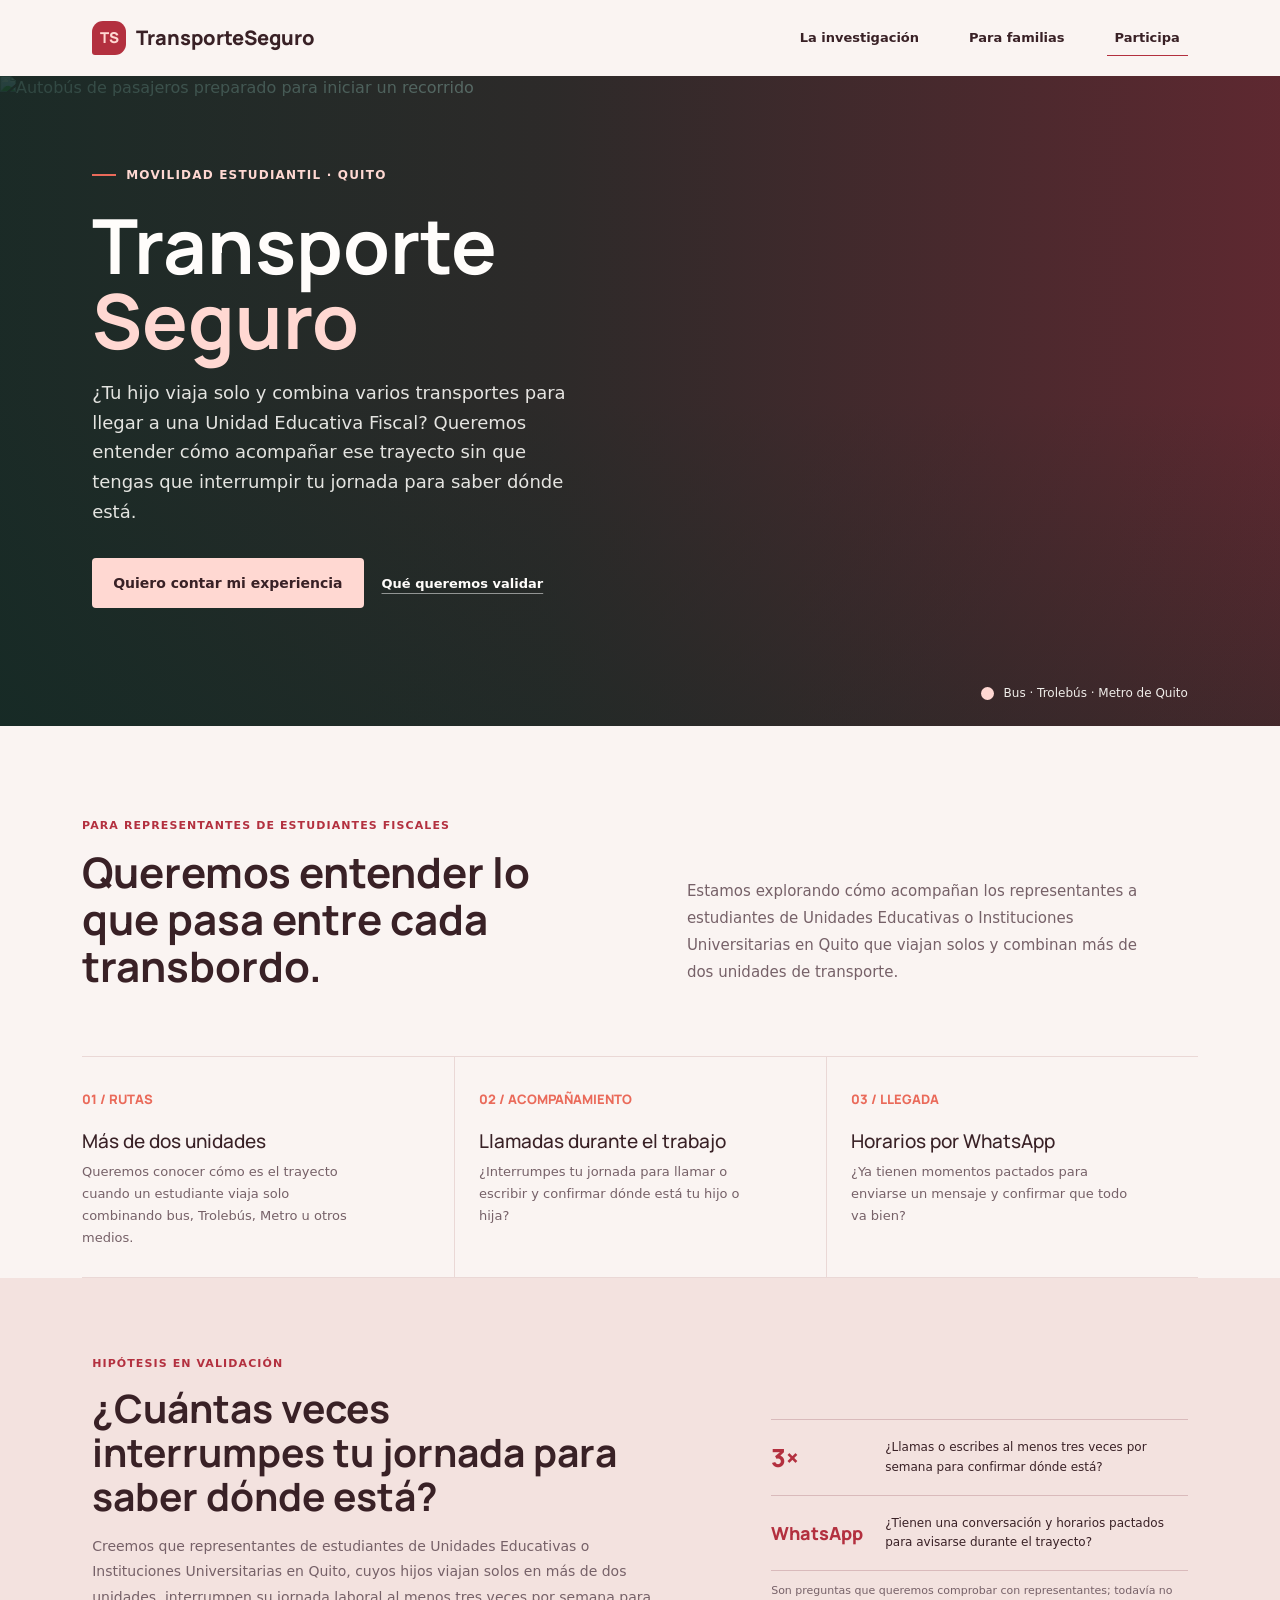
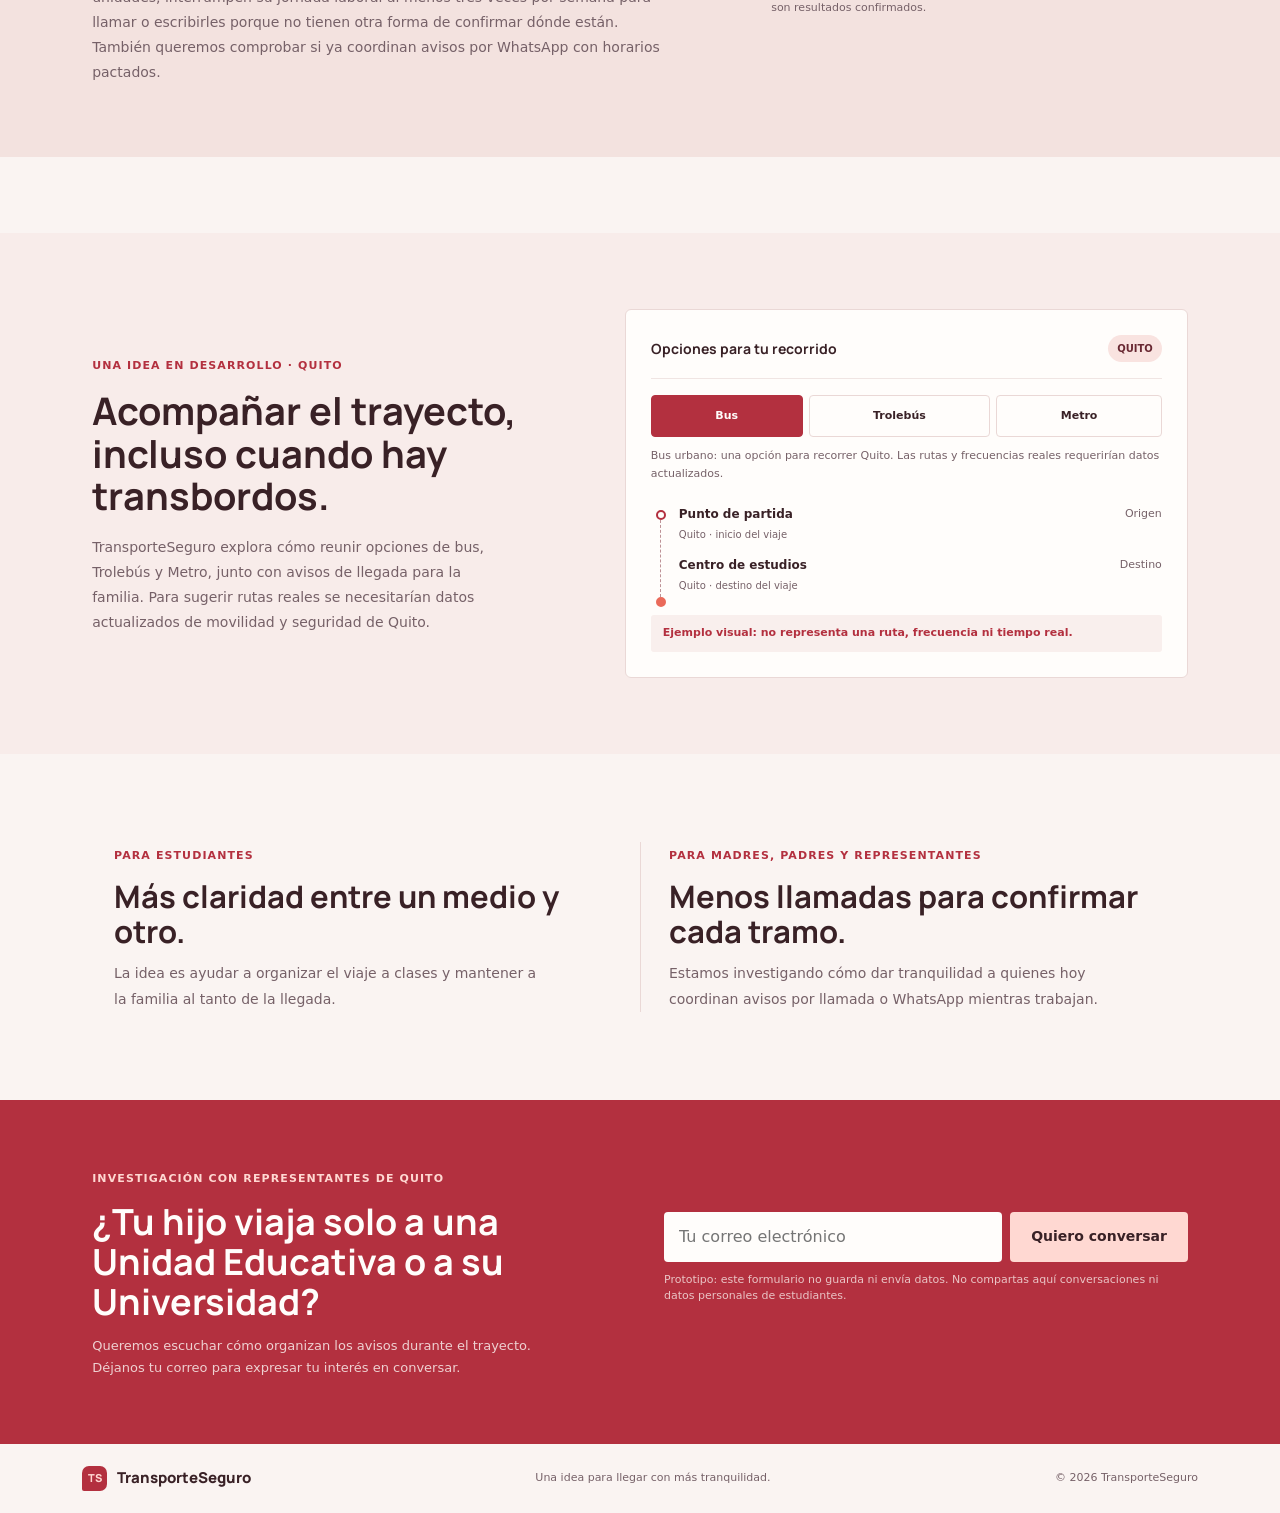
==== commit 901c0943: "cambio información" ====
--- a/index.html
+++ b/index.html
@@ -460,7 +460,7 @@
     <section class="signup" id="lista">
       <div class="signup-copy">
         <span class="section-kicker" style="color: var(--lime)">Investigación con representantes de Quito</span>
-        <h2>¿Tu hijo viaja solo a una Unidad Educativa Fiscal?</h2>
+        <h2>¿Tu hijo viaja solo a una Unidad Educativa o a su Universidad?</h2>
         <p>Queremos escuchar cómo organizan los avisos durante el trayecto. Déjanos tu correo para expresar tu interés en conversar.</p>
       </div>
       <div>
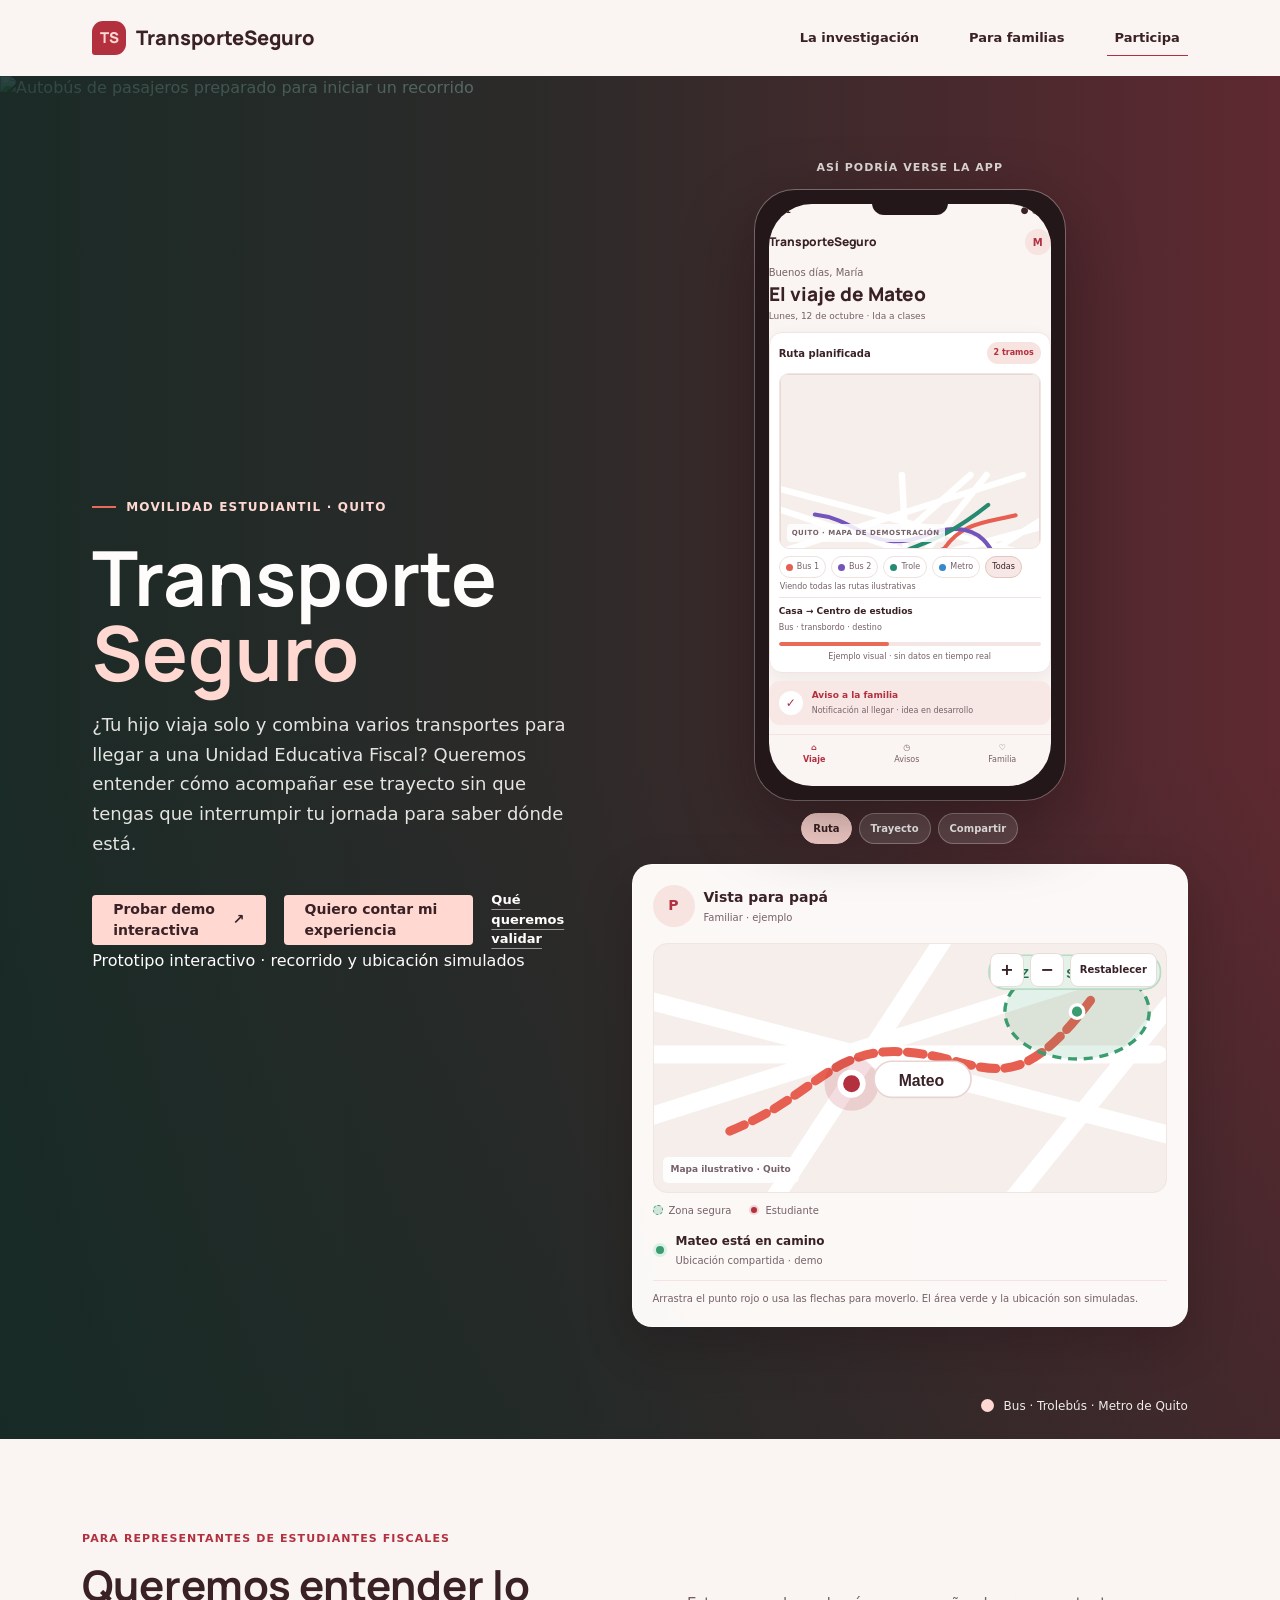
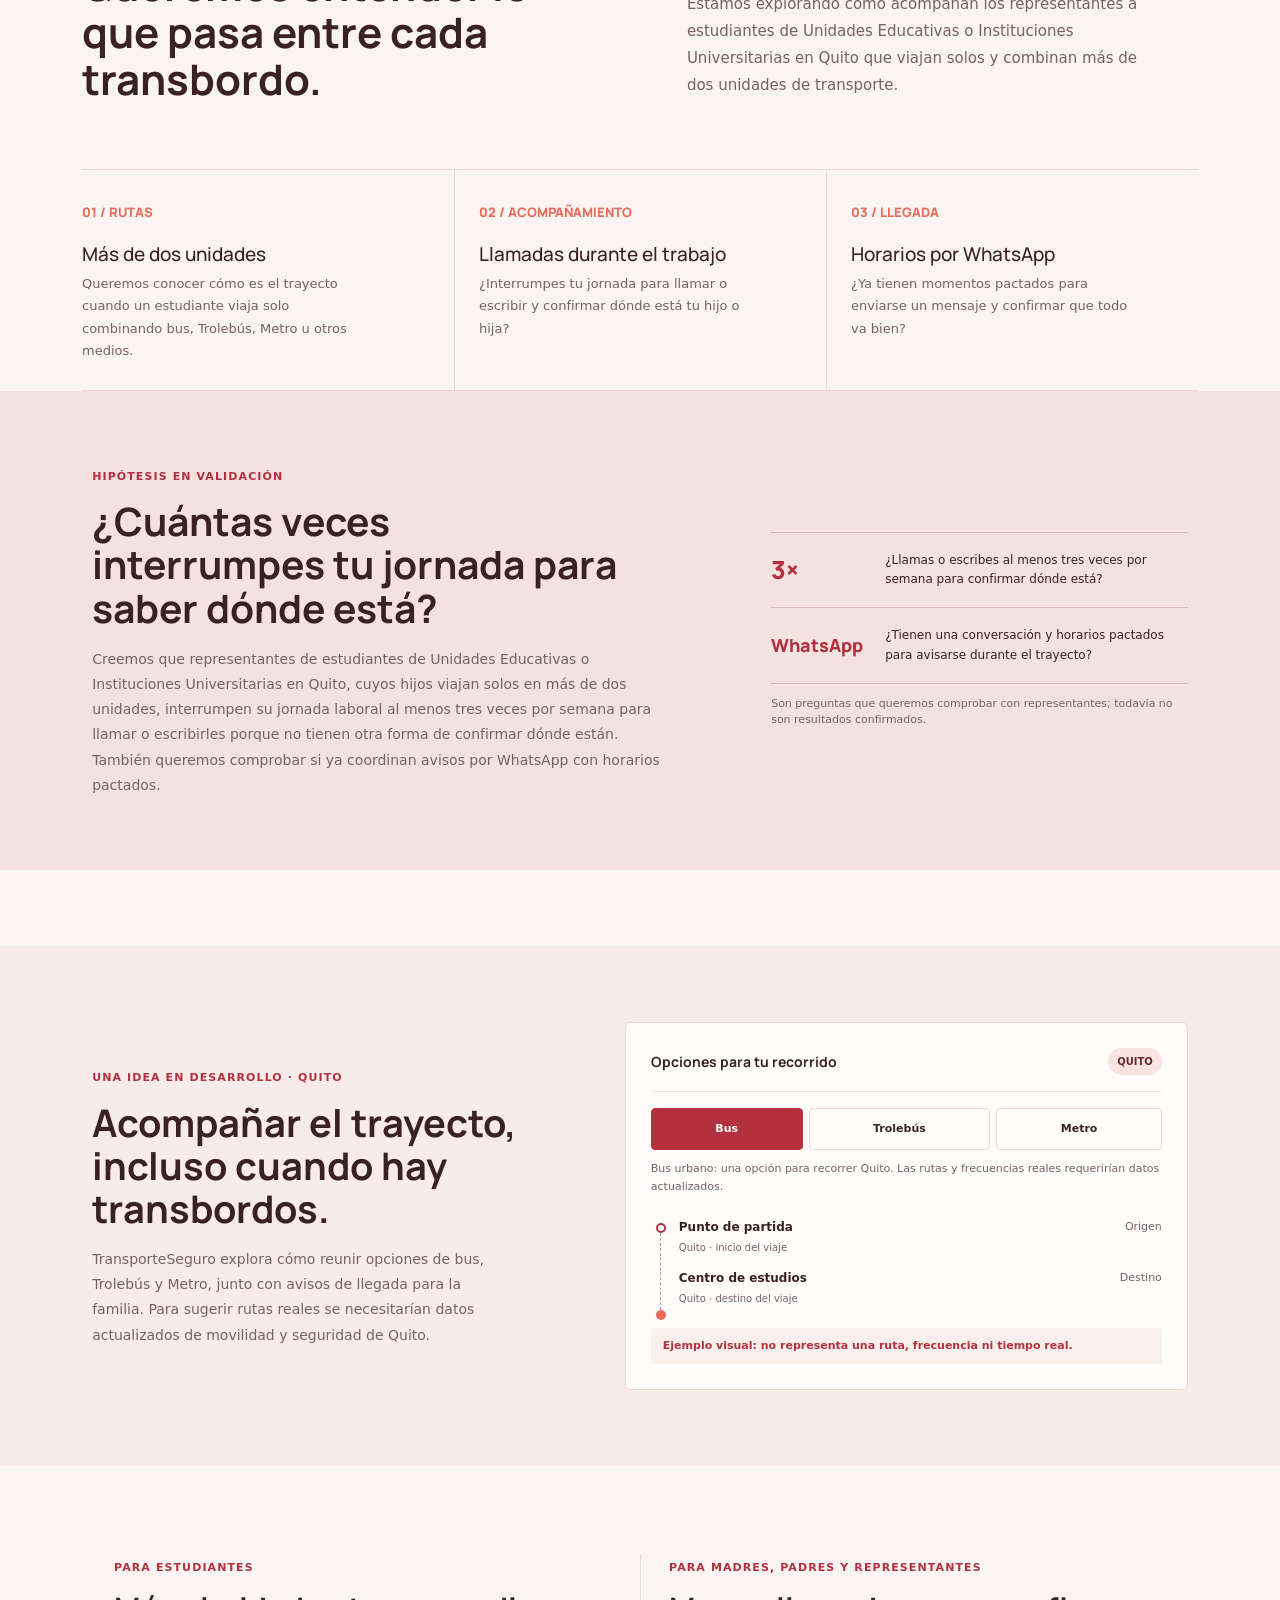
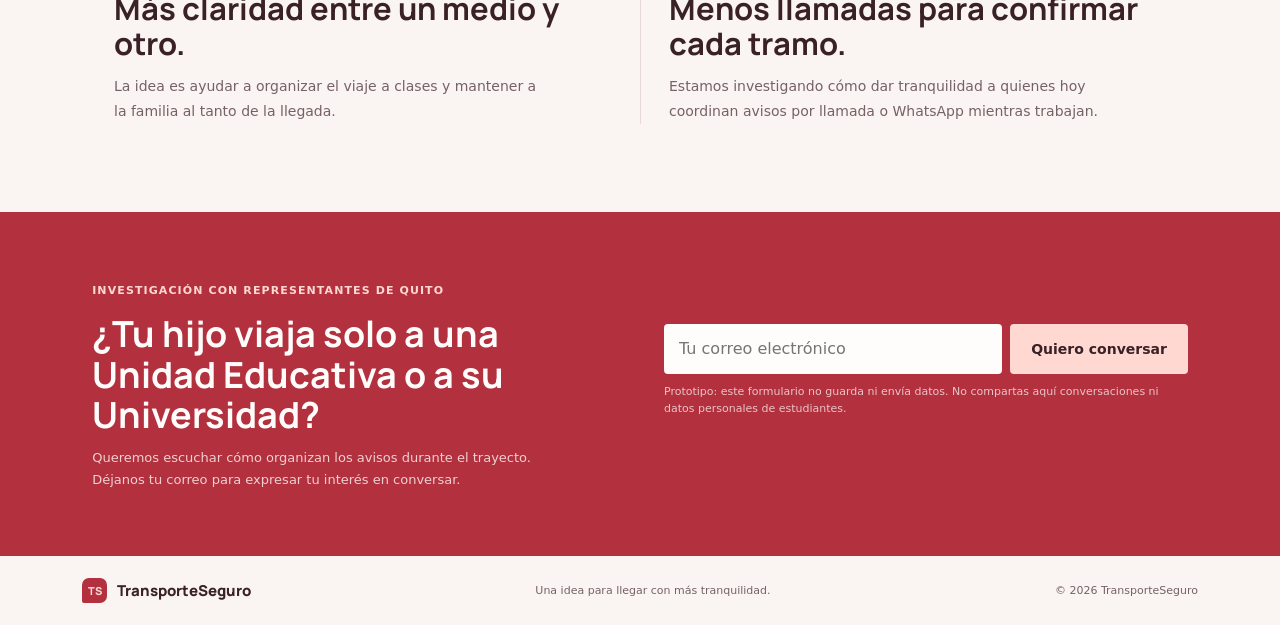
==== commit 0ca9801d: "Completa demo móvil y perfiles familiares Co-authored-by: Copilot <223556219+Copilot@users.noreply.g" ====
--- a/index.html
+++ b/index.html
@@ -10,341 +10,7 @@
   <link rel="preconnect" href="https://fonts.gstatic.com" crossorigin>
   <link href="https://fonts.googleapis.com/css2?family=DM+Sans:wght@400;500;600;700&family=Manrope:wght@400;500;600;700;800&display=swap" rel="stylesheet">
   <link href="https://cdn.jsdelivr.net/npm/bootstrap@5.3.7/dist/css/bootstrap.min.css" rel="stylesheet">
-  <style>
-    :root {
-      color-scheme: light;
-      --ink: #392126;
-      --muted: #766168;
-      --paper: #faf4f2;
-      --white: #fffdfb;
-      --green: #b3303f;
-      --lime: #ffd8d2;
-      --coral: #ea6a5a;
-      --line: #ead8d6;
-      font-family: "DM Sans", sans-serif;
-      font-synthesis: none;
-      text-rendering: optimizeLegibility;
-    }
-
-    * { box-sizing: border-box; }
-    html { scroll-behavior: smooth; }
-    body { margin: 0; background: var(--paper); color: var(--ink); }
-    a { color: inherit; }
-    button, input { font: inherit; }
-
-    .topbar { background: var(--paper); display: block; min-height: 66px; padding: 0 22px; position: relative; z-index: 10; }
-    .topbar-inner { align-items: center; display: flex; height: 66px; justify-content: space-between; margin: 0 auto; max-width: 1440px; }
-    .topbar .navbar-collapse { background: var(--paper); padding: 0 0 14px; }
-
-    .brand {
-      align-items: center;
-      display: inline-flex;
-      font-family: "Manrope", sans-serif;
-      font-size: 20px;
-      font-weight: 800;
-      gap: 10px;
-      letter-spacing: 0;
-      text-decoration: none;
-    }
-
-    .brand-mark {
-      align-items: center;
-      background: var(--green);
-      border-radius: 11px 11px 11px 3px;
-      color: var(--lime);
-      display: inline-flex;
-      font-size: 15px;
-      height: 34px;
-      justify-content: center;
-      width: 34px;
-    }
-
-    .nav-links { align-items: stretch; display: flex; flex-direction: column; gap: 4px; }
-    .nav-links .nav-link { color: var(--ink); font-size: 13px; font-weight: 600; padding: 10px 2px; text-decoration: none; }
-    .nav-links .nav-link:hover { color: var(--green); }
-    .nav-links .nav-cta { border-bottom: 1px solid var(--green); width: fit-content; }
-    .topbar .navbar-toggler { border: 1px solid var(--line); border-radius: 4px; padding: 7px 9px; }
-    .topbar .navbar-toggler:focus { box-shadow: 0 0 0 3px rgba(179, 48, 63, .2); }
-
-    .hero {
-      align-items: center;
-      background: #692832;
-      color: var(--white);
-      display: flex;
-      min-height: 650px;
-      overflow: hidden;
-      position: relative;
-    }
-
-    .hero::before {
-      background: linear-gradient(90deg, rgba(53, 20, 27, .88) 0%, rgba(67, 24, 33, .68) 43%, rgba(67, 24, 33, .12) 100%), linear-gradient(0deg, rgba(53, 20, 27, .38), transparent 50%);
-      content: "";
-      inset: 0;
-      position: absolute;
-      z-index: 1;
-    }
-
-    .hero-photo {
-      height: 100%;
-      inset: 0;
-      object-fit: cover;
-      object-position: center 54%;
-      position: absolute;
-      width: 100%;
-    }
-
-    .hero-inner {
-      margin: 0 auto;
-      max-width: 1440px;
-      padding: 64px 25px 116px;
-      position: relative;
-      width: 100%;
-      z-index: 2;
-    }
-
-    .eyebrow {
-      align-items: center;
-      color: var(--lime);
-      display: flex;
-      font-size: 12px;
-      font-weight: 700;
-      gap: 10px;
-      letter-spacing: 1.2px;
-      text-transform: uppercase;
-    }
-
-    .eyebrow::before { background: var(--coral); content: ""; height: 2px; width: 24px; }
-    h1, h2, h3, p { margin-top: 0; }
-    h1, h2, h3 { font-family: "Manrope", sans-serif; letter-spacing: 0; }
-
-    h1 {
-      font-size: 42px;
-      font-weight: 700;
-      line-height: .99;
-      margin: 24px 0 20px;
-      max-width: 620px;
-    }
-
-    h1 span { display: block; }
-    h1 span:last-child { color: var(--lime); }
-
-    .hero-copy { color: rgba(255, 254, 250, .88); font-size: 16px; line-height: 1.65; max-width: 490px; }
-    .hero-actions { align-items: flex-start; display: flex; flex-direction: column; gap: 18px; margin-top: 26px; }
-    .button {
-      align-items: center;
-      border: 0;
-      border-radius: 4px;
-      cursor: pointer;
-      display: inline-flex;
-      font-size: 14px;
-      font-weight: 700;
-      justify-content: center;
-      min-height: 50px;
-      padding: 0 21px;
-      text-decoration: none;
-      transition: background .2s ease, transform .2s ease;
-    }
-
-    .button:hover { transform: translateY(-2px); }
-    .button-light { background: var(--lime); color: var(--ink); }
-    .button-light:hover { background: #ffc8c2; }
-    .text-link { color: var(--white); font-size: 13px; font-weight: 600; text-decoration-color: rgba(255,255,255,.5); text-underline-offset: 5px; }
-
-    .hero-note {
-      align-items: center;
-      bottom: 24px;
-      color: rgba(255, 254, 250, .92);
-      display: flex;
-      font-size: 12px;
-      gap: 10px;
-      position: absolute;
-      left: 25px;
-      z-index: 2;
-    }
-
-    .note-dot { background: var(--lime); border: 4px solid rgba(255,216,210,.28); border-radius: 50%; height: 13px; width: 13px; }
-
-    .intro {
-      align-items: end;
-      display: grid;
-      gap: 18px;
-      grid-template-columns: 1fr;
-      margin: 0 auto;
-      max-width: 1180px;
-      padding: 60px 25px 38px;
-    }
-
-    .section-kicker { color: var(--green); font-size: 11px; font-weight: 700; letter-spacing: 1.1px; text-transform: uppercase; }
-    h2 { font-size: 34px; font-weight: 700; line-height: 1.12; margin: 13px 0 0; max-width: 530px; }
-    .intro p { color: var(--muted); font-size: 15px; line-height: 1.8; margin-bottom: 4px; max-width: 465px; }
-
-    .benefits {
-      border-bottom: 1px solid var(--line);
-      border-top: 1px solid var(--line);
-      display: grid;
-      grid-template-columns: 1fr;
-      margin: 0 25px;
-      max-width: 1116px;
-    }
-
-    .benefit { min-height: auto; padding: 24px 0; }
-    .benefit + .benefit { border-top: 1px solid var(--line); padding-left: 0; }
-    .benefit-index { color: var(--coral); font-family: "Manrope", sans-serif; font-size: 13px; font-weight: 800; }
-    h3 { font-size: 19px; margin: 19px 0 8px; }
-    .benefit p { color: var(--muted); font-size: 13px; line-height: 1.7; margin: 0; max-width: 290px; }
-
-    .research-section { background: #f3e2df; padding: 54px 25px; }
-    .research-inner { display: grid; gap: 30px; margin: 0 auto; max-width: 1116px; }
-    .research-copy h2 { font-size: 34px; }
-    .research-copy p { color: var(--muted); font-size: 14px; line-height: 1.8; margin: 16px 0 0; max-width: 570px; }
-    .research-details { border-top: 1px solid #d9babb; }
-    .research-detail { align-items: center; border-bottom: 1px solid #d9babb; display: grid; gap: 14px; grid-template-columns: 100px 1fr; padding: 18px 0; }
-    .research-stat { color: var(--green); font-family: "Manrope", sans-serif; font-size: 25px; font-weight: 800; line-height: 1.05; }
-    .research-detail:nth-child(2) .research-stat { font-size: 18px; }
-    .research-detail p { color: var(--ink); font-size: 12px; line-height: 1.6; margin: 0; }
-    .research-note { color: var(--muted); font-size: 11px; line-height: 1.5; margin: 12px 0 0; }
-
-    .route-section {
-      align-items: center;
-      background: #f8ecea;
-      display: grid;
-      gap: 28px;
-      grid-template-columns: 1fr;
-      margin-top: 52px;
-      padding: 56px 25px;
-    }
-
-    .route-copy h2 { font-size: 34px; }
-    .route-copy p { color: var(--muted); font-size: 14px; line-height: 1.8; margin: 18px 0 0; max-width: 410px; }
-    .route-demo {
-      background: var(--white);
-      border: 1px solid #ead8d6;
-      border-radius: 6px;
-      min-height: 270px;
-      padding: 20px 17px;
-    }
-
-    .route-heading { align-items: center; border-bottom: 1px solid #f0e5e3; display: flex; justify-content: space-between; padding-bottom: 16px; }
-    .route-heading strong { font-family: "Manrope", sans-serif; font-size: 14px; }
-    .live-tag { background: #f9e3e0; border-radius: 20px; color: #692832; font-size: 10px; font-weight: 700; padding: 6px 9px; }
-    .mode-picker { display: flex; flex-wrap: wrap; gap: 7px; margin: 16px 0 10px; }
-    .mode-picker .mode-button { background: var(--white); border: 1px solid var(--line); border-radius: 4px !important; color: var(--ink); flex: 1 1 auto; font-size: 11px; font-weight: 700; min-height: 42px; padding: 8px 10px; }
-    .mode-picker .mode-button:hover, .mode-picker .mode-button.active { background: var(--green); border-color: var(--green); color: var(--white); }
-    .mode-picker .mode-button:focus-visible { outline: 3px solid var(--lime); outline-offset: 2px; }
-    .mode-feedback { color: var(--muted); font-size: 11px; line-height: 1.6; margin: 0; min-height: 36px; }
-    .route-line { display: grid; grid-template-columns: 20px 1fr; margin: 22px 0 0; }
-    .route-dots { align-items: center; display: flex; flex-direction: column; padding-top: 5px; }
-    .route-dot-start, .route-dot-end { border: 2px solid var(--green); border-radius: 50%; height: 10px; width: 10px; }
-    .route-dot-end { background: var(--coral); border-color: var(--coral); }
-    .route-stem { border-left: 1px dashed #bd9296; flex: 1; min-height: 42px; }
-    .stop { display: flex; justify-content: space-between; padding: 0 0 14px 8px; }
-    .stop strong { display: block; font-size: 12px; }
-    .stop small { color: var(--muted); display: block; font-size: 10px; margin-top: 4px; }
-    .stop time { color: var(--muted); font-size: 11px; padding-top: 1px; }
-    .route-foot { background: #f9efed; border-radius: 3px; color: var(--green); font-size: 11px; font-weight: 600; margin-top: 8px; padding: 10px 12px; }
-
-    .audience {
-      display: grid;
-      gap: 32px;
-      grid-template-columns: 1fr;
-      margin: 0 auto;
-      max-width: 1116px;
-      padding: 62px 25px;
-    }
-
-    .audience article { padding: 0; }
-    .audience article + article { border-top: 1px solid var(--line); padding: 30px 0 0; }
-    .audience h2 { font-size: 31px; margin: 13px 0; }
-    .audience p { color: var(--muted); font-size: 14px; line-height: 1.8; margin: 0; max-width: 430px; }
-
-    .signup {
-      align-items: center;
-      background: var(--green);
-      color: var(--white);
-      display: grid;
-      gap: 24px;
-      grid-template-columns: 1fr;
-      padding: 52px 25px;
-    }
-
-    .signup h2 { font-size: 36px; max-width: 490px; }
-    .signup-copy p { color: rgba(255,254,250,.78); font-size: 13px; line-height: 1.7; margin: 12px 0 0; max-width: 440px; }
-    .signup-form { display: flex; flex-direction: column; gap: 8px; }
-    .signup-form input {
-      background: var(--white);
-      border: 1px solid transparent;
-      border-radius: 4px;
-      color: var(--ink);
-      flex: 1;
-      min-height: 48px;
-      min-width: 0;
-      padding: 0 14px;
-    }
-
-    .signup-form input:focus { border-color: var(--lime); outline: 2px solid var(--lime); outline-offset: 2px; }
-    .signup-form .button { background: var(--lime); color: var(--ink); white-space: nowrap; }
-    .form-note, .form-result { color: rgba(255,254,250,.72); font-size: 11px; line-height: 1.5; margin: 10px 0 0; }
-    .form-result { color: var(--lime); min-height: 17px; }
-
-    footer { align-items: flex-start; color: var(--muted); display: flex; flex-direction: column; font-size: 11px; gap: 14px; justify-content: space-between; margin: 0 auto; max-width: 1180px; padding: 20px 25px; }
-    footer .brand { color: var(--ink); font-size: 15px; }
-    footer .brand-mark { border-radius: 7px 7px 7px 2px; font-size: 11px; height: 25px; width: 25px; }
-
-    @media (min-width: 576px) {
-      h1 { font-size: 56px; }
-      .hero-inner { padding-left: 7.2%; padding-right: 7.2%; }
-      .hero-note { left: auto; right: 7.2%; }
-      .intro { padding-left: 32px; padding-right: 32px; }
-      .route-demo { padding: 24px; }
-      .signup-form { align-items: stretch; flex-direction: row; }
-    }
-
-    @media (min-width: 768px) {
-      .topbar { align-items: center; display: flex; height: 76px; justify-content: space-between; margin: 0 auto; max-width: 1440px; padding: 0 7.2%; }
-      .topbar-inner { height: auto; margin: 0; width: auto; }
-      .topbar .navbar-collapse { background: transparent; flex-basis: auto; flex-grow: 0; padding: 0; }
-      .nav-links { align-items: center; flex-direction: row; gap: 22px; }
-      .nav-links .nav-link { font-size: 12px; padding: 8px 0; }
-      .hero { min-height: 650px; }
-      .hero::before { background: linear-gradient(90deg, rgba(16, 43, 37, .88) 0%, rgba(16, 43, 37, .68) 43%, rgba(16, 43, 37, .12) 100%), linear-gradient(0deg, rgba(14, 38, 33, .34), transparent 50%); }
-      .hero-inner { padding-bottom: 112px; padding-top: 84px; }
-      .hero-copy { font-size: 18px; }
-      .hero-actions { align-items: center; flex-direction: row; margin-top: 32px; }
-      .intro { align-items: end; gap: 40px; grid-template-columns: 1.05fr .95fr; padding-bottom: 66px; padding-top: 86px; }
-      h2 { font-size: 42px; }
-      .intro p { font-size: 15px; }
-      .benefits { grid-template-columns: repeat(3, 1fr); margin: 0 auto; max-width: 1116px; }
-      .benefit { min-height: 205px; padding: 30px 24px 28px 0; }
-      .benefit + .benefit { border-left: 1px solid var(--line); border-top: 0; padding-left: 24px; }
-      .benefit h3 { margin-top: 19px; }
-      .research-section { padding: 72px 7.2%; }
-      .research-inner { align-items: center; gap: 54px; grid-template-columns: 1.2fr .8fr; }
-      .research-copy h2 { font-size: 39px; }
-      .route-section { gap: 42px; grid-template-columns: .9fr 1.1fr; margin-top: 76px; padding: 76px 7.2%; }
-      .route-copy h2 { font-size: 36px; }
-      .route-demo { padding: 25px; }
-      .audience { gap: 0; grid-template-columns: 1fr 1fr; padding: 88px 32px; }
-      .audience article { padding-right: 28px; }
-      .audience article + article { border-left: 1px solid var(--line); border-top: 0; padding: 0 0 0 28px; }
-      .signup { gap: 36px; grid-template-columns: 1fr 1fr; padding: 65px 7.2%; }
-      footer { align-items: center; flex-direction: row; padding: 22px 32px; }
-    }
-
-    @media (min-width: 1100px) {
-      h1 { font-size: 76px; }
-      .hero-inner { padding-left: 7.2%; padding-right: 7.2%; }
-      .nav-links { gap: 34px; }
-      .nav-links .nav-link { font-size: 13px; }
-      .route-section { gap: 72px; padding-left: max(7.2%, calc((100% - 1116px) / 2)); padding-right: max(7.2%, calc((100% - 1116px) / 2)); }
-      .route-copy h2 { font-size: 38px; }
-      .signup { gap: 48px; padding-left: max(7.2%, calc((100% - 1116px) / 2)); padding-right: max(7.2%, calc((100% - 1116px) / 2)); }
-    }
-
-    @media (prefers-reduced-motion: reduce) {
-      html { scroll-behavior: auto; }
-      *, *::before, *::after { transition-duration: .01ms !important; }
-    }
-  </style>
+  <link rel="stylesheet" href="src/css/styles.css">
 </head>
 <body>
   <header class="topbar navbar navbar-expand-md">
@@ -367,12 +33,103 @@
     <section class="hero" id="inicio" aria-labelledby="hero-title">
       <img class="hero-photo" src="https://images.unsplash.com/photo-1570125909232-eb263c188f7e?auto=format&fit=crop&w=2200&q=85" alt="Autobús de pasajeros preparado para iniciar un recorrido" fetchpriority="high">
       <div class="hero-inner">
-        <span class="eyebrow">Movilidad estudiantil · Quito</span>
-        <h1 id="hero-title"><span>Transporte</span><span>Seguro</span></h1>
-        <p class="hero-copy">¿Tu hijo viaja solo y combina varios transportes para llegar a una Unidad Educativa Fiscal? Queremos entender cómo acompañar ese trayecto sin que tengas que interrumpir tu jornada para saber dónde está.</p>
-        <div class="hero-actions">
-          <a class="button button-light" href="#lista">Quiero contar mi experiencia</a>
-          <a class="text-link" href="#investigacion">Qué queremos validar</a>
+        <div class="hero-content">
+          <span class="eyebrow">Movilidad estudiantil · Quito</span>
+          <h1 id="hero-title"><span>Transporte</span><span>Seguro</span></h1>
+          <p class="hero-copy">¿Tu hijo viaja solo y combina varios transportes para llegar a una Unidad Educativa Fiscal? Queremos entender cómo acompañar ese trayecto sin que tengas que interrumpir tu jornada para saber dónde está.</p>
+          <div class="hero-actions">
+            <a class="button button-light" href="src/html/app-index.html" target="_blank" rel="noopener">Probar demo interactiva <span aria-hidden="true">↗</span></a>
+            <a class="button button-light" href="#lista">Quiero contar mi experiencia</a>
+            <a class="text-link" href="#investigacion">Qué queremos validar</a>
+          </div>
+          <p class="hero-demo-note">Prototipo interactivo · recorrido y ubicación simulados</p>
+        </div>
+        <aside class="phone-showcase" aria-label="Vista previa ilustrativa de la aplicación">
+          <div class="phone-demo">
+            <span class="phone-caption">Así podría verse la app</span>
+            <div class="phone">
+              <div class="phone-screen">
+                <div class="phone-status"><span>9:41</span><span aria-hidden="true">● ● ●</span></div>
+                <div class="app-topline"><span class="app-brand">TransporteSeguro</span><span class="app-avatar" aria-hidden="true">M</span></div>
+                <div class="phone-panel" id="phone-panel" role="tabpanel" aria-labelledby="phone-tab-route" aria-live="polite" data-screen="route">
+                  <p class="app-greeting">Buenos días, María</p>
+                  <h2 class="app-title">El viaje de Mateo</h2>
+                  <p class="app-date">Lunes, 12 de octubre · Ida a clases</p>
+                  <div class="app-card">
+                    <div class="app-card-heading"><span id="phone-card-title">Ruta planificada</span><span class="app-chip" id="phone-chip">2 tramos</span></div>
+                    <div class="map-preview" role="img" aria-label="Mapa ilustrativo de Quito con rutas de bus, Trolebús y Metro">
+                      <svg class="route-map" data-active-route="all" viewBox="0 0 320 176" aria-hidden="true">
+                        <path class="map-road" d="M-10 30 335 145M-15 90 300 -10M15 185 235 -10M95 190 340 35M-10 145 320 55M150 -10 160 185M255 -10 100 185M-10 5 330 95"/>
+                        <path class="map-route map-route-bus-one" d="M30 143C72 128 79 97 122 99S177 122 200 85 255 49 291 40"/>
+                        <path class="map-route map-route-bus-two" d="M42 39C86 44 100 69 136 72S185 55 219 57 260 82 282 118"/>
+                        <path class="map-route map-route-trolley" d="M66 157C92 131 111 103 145 88S204 69 257 27"/>
+                        <path class="map-route map-route-metro" d="M43 112C82 109 105 112 143 111S206 107 277 91"/>
+                        <circle class="map-stop" cx="122" cy="99" r="4"/>
+                        <circle class="map-stop" cx="200" cy="85" r="4"/>
+                        <circle class="map-stop" cx="145" cy="88" r="4"/>
+                        <circle class="map-user-halo" id="map-user-halo" cx="122" cy="99" r="13"/>
+                        <circle class="map-user-marker" id="map-user-marker" cx="122" cy="99" r="5"/>
+                        <rect class="map-label-bg" id="map-user-label-bg" x="132" y="89" width="52" height="19" rx="9"/>
+                        <text class="map-label" id="map-user-label" x="158" y="102" text-anchor="middle">Mateo</text>
+                      </svg>
+                      <span class="map-city-label">QUITO · MAPA DE DEMOSTRACIÓN</span>
+                    </div>
+                    <div class="map-legend" aria-label="Rutas mostradas en el mapa">
+                      <button class="route-filter" type="button" data-route-filter="bus-one" aria-pressed="false"><i class="legend-dot bus-one"></i>Bus 1</button>
+                      <button class="route-filter" type="button" data-route-filter="bus-two" aria-pressed="false"><i class="legend-dot bus-two"></i>Bus 2</button>
+                      <button class="route-filter" type="button" data-route-filter="trolley" aria-pressed="false"><i class="legend-dot trolley"></i>Trole</button>
+                      <button class="route-filter" type="button" data-route-filter="metro" aria-pressed="false"><i class="legend-dot metro"></i>Metro</button>
+                      <button class="route-filter" type="button" data-route-filter="all" aria-pressed="true">Todas</button>
+                    </div>
+                    <p class="phone-interaction-status" id="route-filter-status" aria-live="polite">Viendo todas las rutas ilustrativas</p>
+                    <div class="phone-route-summary"><strong>Casa <span aria-hidden="true">→</span> Centro de estudios</strong><small>Bus · transbordo · destino</small></div>
+                    <div class="app-progress" aria-hidden="true"><span></span></div>
+                    <p class="app-footnote" id="phone-footnote">Ejemplo visual · sin datos en tiempo real</p>
+                  </div>
+                  <div class="app-alert"><span class="app-alert-icon" aria-hidden="true">✓</span><span><strong id="phone-alert-title">Aviso a la familia</strong><small id="phone-alert-copy">Notificación al llegar · idea en desarrollo</small></span></div>
+                  <button class="phone-action" id="advance-trip" type="button" hidden>Avanzar trayecto <span aria-hidden="true">→</span></button>
+                  <button class="phone-action" id="toggle-sharing" type="button" aria-pressed="true" hidden>Pausar ubicación compartida <span aria-hidden="true">Ⅱ</span></button>
+                </div>
+                <div class="app-bottom-nav" aria-hidden="true"><span class="selected">⌂<br>Viaje</span><span>◷<br>Avisos</span><span>♡<br>Familia</span></div>
+              </div>
+            </div>
+            <div class="phone-tabs" role="tablist" aria-label="Funciones ilustradas de la aplicación">
+              <button class="phone-tab" type="button" id="phone-tab-route" role="tab" aria-selected="true" aria-controls="phone-panel" data-phone-screen="route">Ruta</button>
+              <button class="phone-tab" type="button" id="phone-tab-trip" role="tab" aria-selected="false" aria-controls="phone-panel" data-phone-screen="trip" tabindex="-1">Trayecto</button>
+              <button class="phone-tab" type="button" id="phone-tab-sharing" role="tab" aria-selected="false" aria-controls="phone-panel" data-phone-screen="sharing" tabindex="-1">Compartir</button>
+            </div>
+          </div>
+          <aside class="recipient-preview" aria-label="Vista ilustrativa de la persona que recibe la ubicación">
+            <div class="recipient-heading"><span class="recipient-avatar" aria-hidden="true">P</span><span><strong>Vista para papá</strong><small>Familiar · ejemplo</small></span></div>
+            <div class="recipient-map" id="recipient-map">
+              <svg id="recipient-map-svg" viewBox="0 0 220 110" aria-label="Mapa simulado para el padre o familiar: zona segura del destino y punto que representa al estudiante">
+                <g id="recipient-map-layer">
+                  <path class="recipient-road" d="M-10 24 230 86M-10 78 210 8M45 120 130 -10M150 120 225 27M-10 49 220 49"/>
+                  <path class="recipient-route-line" id="recipient-route-line" d="M30 83C69 67 75 45 109 48S155 72 190 25"/>
+                  <ellipse class="safe-zone" cx="184" cy="30" rx="32" ry="21"/>
+                  <circle class="safe-zone-destination" cx="184" cy="30" r="3"/>
+                  <circle class="recipient-marker-halo" id="recipient-marker-halo" cx="84" cy="62" r="12"/>
+                  <circle class="recipient-marker" id="recipient-marker" cx="84" cy="62" r="5" tabindex="0" role="button" aria-label="Ubicación simulada de Mateo. Arrastra el punto o usa las flechas del teclado para moverlo."/>
+                  <rect class="recipient-marker-label-bg" id="recipient-marker-label-bg" x="94" y="52" width="43" height="16" rx="8"/>
+                  <text class="recipient-marker-label" id="recipient-marker-label" x="115" y="63" text-anchor="middle">Mateo</text>
+                  <rect class="safe-zone-label-bg" x="145" y="5" width="76" height="15" rx="7"/>
+                  <text class="safe-zone-label" x="183" y="15" text-anchor="middle">ZONA SEGURA</text>
+                </g>
+              </svg>
+              <span class="recipient-map-label">Mapa ilustrativo · Quito</span>
+              <div class="recipient-map-controls" aria-label="Controles del mapa">
+                <button class="map-control" id="map-zoom-in" type="button" aria-label="Acercar mapa">+</button>
+                <button class="map-control" id="map-zoom-out" type="button" aria-label="Alejar mapa">−</button>
+                <button class="map-control map-reset" id="map-reset" type="button" aria-label="Restablecer ubicación y zoom">Restablecer</button>
+              </div>
+            </div>
+            <div class="recipient-map-legend"><span><i class="safe-zone-key"></i>Zona segura</span><span><i class="location-key"></i>Estudiante</span></div>
+            <div class="recipient-status">
+              <span class="recipient-live-dot" aria-hidden="true"></span>
+              <span><strong id="recipient-status-title" aria-live="polite">Mateo está en camino</strong><small id="recipient-status-copy">Ubicación compartida · demo</small></span>
+            </div>
+            <p class="recipient-note">Arrastra el punto rojo o usa las flechas para moverlo. El área verde y la ubicación son simuladas.</p>
+          </aside>
         </div>
       </div>
       <div class="hero-note"><span class="note-dot" aria-hidden="true"></span>Bus · Trolebús · Metro de Quito</div>
@@ -482,48 +239,6 @@
   </footer>
 
   <script src="https://cdn.jsdelivr.net/npm/bootstrap@5.3.7/dist/js/bootstrap.bundle.min.js"></script>
-  <script>
-    const navigation = document.querySelector("#primary-navigation");
-    navigation.querySelectorAll("a").forEach((link) => {
-      link.addEventListener("click", () => {
-        if (window.matchMedia("(max-width: 767px)").matches) {
-          const collapse = bootstrap.Collapse.getOrCreateInstance(navigation);
-          const isOpening = navigation.classList.contains("collapsing") && document.querySelector(".navbar-toggler").getAttribute("aria-expanded") === "true";
-          if (isOpening) {
-            navigation.addEventListener("shown.bs.collapse", () => collapse.hide(), { once: true });
-          } else {
-            collapse.hide();
-          }
-        }
-      });
-    });
-
-    const modeDescriptions = {
-      bus: "Bus urbano: una opción para recorrer Quito. Las rutas y frecuencias reales requerirían datos actualizados.",
-      trolebus: "Trolebús: un corredor de transporte de Quito. Las paradas y frecuencias reales requerirían datos actualizados.",
-      metro: "Metro de Quito: una alternativa para conectar distintos sectores. Las rutas y tiempos reales requerirían datos actualizados."
-    };
-    const modeFeedback = document.querySelector("#mode-feedback");
-    document.querySelectorAll(".mode-button").forEach((button) => {
-      button.addEventListener("click", () => {
-        document.querySelectorAll(".mode-button").forEach((option) => {
-          const isSelected = option === button;
-          option.classList.toggle("active", isSelected);
-          option.setAttribute("aria-pressed", String(isSelected));
-        });
-        modeFeedback.textContent = modeDescriptions[button.dataset.mode];
-      });
-    });
-
-    const interestForm = document.querySelector("#interest-form");
-    const formResult = document.querySelector("#form-result");
-
-    interestForm.addEventListener("submit", (event) => {
-      event.preventDefault();
-      if (!interestForm.reportValidity()) return;
-      formResult.textContent = "Gracias por tu interés. Este prototipo todavía no envía ni almacena correos.";
-      interestForm.reset();
-    });
-  </script>
+  <script src="src/js/main.js" defer></script>
 </body>
 </html>
--- a/src/css/styles.css
+++ b/src/css/styles.css
@@ -0,0 +1,761 @@
+:root {
+  color-scheme: light;
+  --ink: #392126;
+  --muted: #766168;
+  --paper: #faf4f2;
+  --white: #fffdfb;
+  --green: #b3303f;
+  --lime: #ffd8d2;
+  --coral: #ea6a5a;
+  --line: #ead8d6;
+  font-family: "DM Sans", sans-serif;
+  font-synthesis: none;
+  text-rendering: optimizeLegibility;
+}
+
+* { box-sizing: border-box; }
+html { scroll-behavior: smooth; }
+body { margin: 0; background: var(--paper); color: var(--ink); }
+a { color: inherit; }
+button, input { font: inherit; }
+
+.topbar { background: var(--paper); display: block; min-height: 66px; padding: 0 22px; position: relative; z-index: 10; }
+.topbar-inner { align-items: center; display: flex; height: 66px; justify-content: space-between; margin: 0 auto; max-width: 1440px; }
+.topbar .navbar-collapse { background: var(--paper); padding: 0 0 14px; }
+
+.brand {
+  align-items: center;
+  display: inline-flex;
+  font-family: "Manrope", sans-serif;
+  font-size: 20px;
+  font-weight: 800;
+  gap: 10px;
+  letter-spacing: 0;
+  text-decoration: none;
+}
+
+.brand-mark {
+  align-items: center;
+  background: var(--green);
+  border-radius: 11px 11px 11px 3px;
+  color: var(--lime);
+  display: inline-flex;
+  font-size: 15px;
+  height: 34px;
+  justify-content: center;
+  width: 34px;
+}
+
+.nav-links { align-items: stretch; display: flex; flex-direction: column; gap: 4px; }
+.nav-links .nav-link { color: var(--ink); font-size: 13px; font-weight: 600; padding: 10px 2px; text-decoration: none; }
+.nav-links .nav-link:hover { color: var(--green); }
+.nav-links .nav-cta { border-bottom: 1px solid var(--green); width: fit-content; }
+.topbar .navbar-toggler { border: 1px solid var(--line); border-radius: 4px; padding: 7px 9px; }
+.topbar .navbar-toggler:focus { box-shadow: 0 0 0 3px rgba(179, 48, 63, .2); }
+
+.hero {
+  align-items: center;
+  background: #692832;
+  color: var(--white);
+  display: flex;
+  min-height: 650px;
+  overflow: hidden;
+  position: relative;
+}
+
+.hero::before {
+  background: linear-gradient(90deg, rgba(53, 20, 27, .88) 0%, rgba(67, 24, 33, .68) 43%, rgba(67, 24, 33, .12) 100%), linear-gradient(0deg, rgba(53, 20, 27, .38), transparent 50%);
+  content: "";
+  inset: 0;
+  position: absolute;
+  z-index: 1;
+}
+
+.hero-photo {
+  height: 100%;
+  inset: 0;
+  object-fit: cover;
+  object-position: center 54%;
+  position: absolute;
+  width: 100%;
+}
+
+.hero-inner {
+  align-items: center;
+  display: grid;
+  gap: 34px;
+  grid-template-columns: 1fr;
+  margin: 0 auto;
+  max-width: 1440px;
+  padding: 64px 25px 116px;
+  position: relative;
+  width: 100%;
+  z-index: 2;
+}
+
+.hero-content { max-width: 620px; }
+
+.eyebrow {
+  align-items: center;
+  color: var(--lime);
+  display: flex;
+  font-size: 12px;
+  font-weight: 700;
+  gap: 10px;
+  letter-spacing: 1.2px;
+  text-transform: uppercase;
+}
+
+.eyebrow::before { background: var(--coral); content: ""; height: 2px; width: 24px; }
+h1, h2, h3, p { margin-top: 0; }
+h1, h2, h3 { font-family: "Manrope", sans-serif; letter-spacing: 0; }
+
+h1 {
+  font-size: 42px;
+  font-weight: 700;
+  line-height: .99;
+  margin: 24px 0 20px;
+  max-width: 620px;
+}
+
+h1 span { display: block; }
+h1 span:last-child { color: var(--lime); }
+
+.hero-copy { color: rgba(255, 254, 250, .88); font-size: 16px; line-height: 1.65; max-width: 490px; }
+.hero-actions { align-items: flex-start; display: flex; flex-direction: column; gap: 18px; margin-top: 26px; }
+.button {
+  align-items: center;
+  border: 0;
+  border-radius: 4px;
+  cursor: pointer;
+  display: inline-flex;
+  font-size: 14px;
+  font-weight: 700;
+  justify-content: center;
+  min-height: 50px;
+  padding: 0 21px;
+  text-decoration: none;
+  transition: background .2s ease, transform .2s ease;
+}
+
+.button:hover { transform: translateY(-2px); }
+.button-light { background: var(--lime); color: var(--ink); }
+.button-light:hover { background: #ffc8c2; }
+.text-link { color: var(--white); font-size: 13px; font-weight: 600; text-decoration-color: rgba(255,255,255,.5); text-underline-offset: 5px; }
+
+.hero-note {
+  align-items: center;
+  bottom: 24px;
+  color: rgba(255, 254, 250, .92);
+  display: flex;
+  font-size: 12px;
+  gap: 10px;
+  position: absolute;
+  left: 25px;
+  z-index: 2;
+}
+
+.note-dot { background: var(--lime); border: 4px solid rgba(255,216,210,.28); border-radius: 50%; height: 13px; width: 13px; }
+
+.phone-showcase { align-items: center; display: flex; flex-direction: column; gap: 20px; justify-self: center; width: min(100%, 640px); }
+.phone-demo { align-items: center; display: flex; flex-direction: column; gap: 13px; }
+.phone-caption { color: rgba(255, 254, 250, .82); font-size: 11px; font-weight: 700; letter-spacing: 1px; text-transform: uppercase; }
+.phone { animation: phone-float 5s ease-in-out infinite; background: #241719; border: 5px solid #241719; border-radius: 40px; box-shadow: 0 24px 70px rgba(20, 7, 10, .4), 0 0 0 1px rgba(255,255,255,.35); height: 610px; padding: 9px; position: relative; width: 310px; }
+.phone::before { background: #241719; border-radius: 0 0 12px 12px; content: ""; height: 16px; left: 50%; position: absolute; top: 4px; transform: translateX(-50%); width: 76px; z-index: 2; }
+.phone-screen { background: #fffaf8; border-radius: 29px; color: var(--ink); height: 100%; overflow: hidden; padding: 25px 13px 11px; }
+.phone-status { align-items: center; display: flex; font-size: 9px; font-weight: 800; justify-content: space-between; }
+.app-topline { align-items: center; display: flex; justify-content: space-between; margin: 12px 0 10px; }
+.app-brand { font-family: "Manrope", sans-serif; font-size: 12px; font-weight: 800; }
+.app-avatar { align-items: center; background: #f7e3e0; border-radius: 50%; color: var(--green); display: inline-flex; font-size: 10px; font-weight: 800; height: 26px; justify-content: center; width: 26px; }
+.app-greeting { color: var(--muted); font-size: 10px; margin: 0 0 3px; }
+.app-title { font-family: "Manrope", sans-serif; font-size: 19px; font-weight: 800; line-height: 1.2; margin: 0; }
+.app-date { color: var(--muted); font-size: 9px; margin: 4px 0 9px; }
+.app-card { background: #fff; border: 1px solid #f0e5e3; border-radius: 13px; box-shadow: 0 5px 16px rgba(57, 33, 38, .06); padding: 9px; }
+.app-card-heading { align-items: center; display: flex; font-size: 10px; font-weight: 800; justify-content: space-between; }
+.app-chip { background: #f7e3e0; border-radius: 20px; color: var(--green); font-size: 8px; font-weight: 800; padding: 5px 7px; }
+.map-preview { background: #f5eeea; border: 1px solid #efe5e1; border-radius: 10px; height: 176px; margin-top: 9px; overflow: hidden; position: relative; }
+.route-map { display: block; height: 100%; width: 100%; }
+.map-road { fill: none; stroke: #fff; stroke-linecap: round; stroke-width: 8; }
+.map-route { fill: none; stroke-linecap: round; stroke-linejoin: round; stroke-width: 5; }
+.map-route-bus-one { stroke: #e65f50; }
+.map-route-bus-two { stroke: #7354bd; }
+.map-route-trolley { stroke: #258a71; }
+.map-route-metro { stroke: #3789c9; }
+.route-map[data-active-route="bus-one"] .map-route:not(.map-route-bus-one),
+.route-map[data-active-route="bus-two"] .map-route:not(.map-route-bus-two),
+.route-map[data-active-route="trolley"] .map-route:not(.map-route-trolley),
+.route-map[data-active-route="metro"] .map-route:not(.map-route-metro) { opacity: .12; }
+.map-route { transition: opacity .25s ease; }
+.map-stop { fill: #fff; stroke: #765f62; stroke-width: 2; }
+.map-user-halo { animation: marker-pulse 2s ease-out infinite; fill: rgba(179, 48, 63, .16); }
+.map-user-halo, .recipient-marker-halo { transform-box: fill-box; transform-origin: center; }
+.map-user-marker { fill: var(--green); stroke: #fff; stroke-width: 2; }
+.map-label-bg { fill: #fff; stroke: #ead8d6; stroke-width: 1; }
+.map-label { fill: var(--ink); font-family: "DM Sans", sans-serif; font-size: 8px; font-weight: 700; }
+.map-city-label { background: rgba(255,255,255,.86); border-radius: 4px; bottom: 6px; color: var(--muted); font-size: 7px; font-weight: 800; left: 7px; letter-spacing: .5px; padding: 4px 5px; position: absolute; }
+.map-legend { display: flex; flex-wrap: wrap; gap: 5px; margin: 7px 0 3px; }
+.route-filter { align-items: center; background: #fff; border: 1px solid #eee2df; border-radius: 12px; color: var(--muted); cursor: pointer; display: inline-flex; font-size: 8px; gap: 4px; padding: 4px 6px; transition: background .2s ease, border-color .2s ease, color .2s ease; }
+.route-filter:hover, .route-filter[aria-pressed="true"] { background: #f8e8e5; border-color: #e5c5c3; color: var(--ink); }
+.route-filter:focus-visible, .phone-action:focus-visible { outline: 2px solid var(--green); outline-offset: 2px; }
+.phone-interaction-status { color: var(--muted); font-size: 8px; line-height: 1.4; margin: 0 1px 5px; min-height: 11px; }
+.legend-dot { border-radius: 50%; display: inline-block; height: 7px; width: 7px; }
+.legend-dot.bus-one { background: #e65f50; }
+.legend-dot.bus-two { background: #7354bd; }
+.legend-dot.trolley { background: #258a71; }
+.legend-dot.metro { background: #3789c9; }
+.phone-route-summary { border-top: 1px solid #f0e5e3; padding-top: 7px; }
+.phone-route-summary strong { display: block; font-size: 9px; }
+.phone-route-summary small { color: var(--muted); display: block; font-size: 8px; margin-top: 3px; }
+.app-progress { background: #f3e6e4; border-radius: 10px; height: 4px; margin: 8px 0 5px; overflow: hidden; }
+.app-progress span { animation: progress-travel 5.5s ease-in-out infinite; background: var(--coral); border-radius: inherit; display: block; height: 100%; width: 42%; }
+.app-footnote { color: var(--muted); font-size: 8px; margin: 0; text-align: center; }
+.app-alert { align-items: center; background: #f8e8e5; border-radius: 11px; color: var(--green); display: flex; gap: 9px; margin-top: 8px; padding: 8px 10px; }
+.app-alert-icon { align-items: center; background: #fff; border-radius: 50%; display: inline-flex; flex: 0 0 24px; font-size: 12px; height: 24px; justify-content: center; }
+.app-alert strong { display: block; font-size: 9px; }
+.app-alert small { color: var(--muted); display: block; font-size: 8px; margin-top: 3px; }
+.phone-action { align-items: center; background: var(--green); border: 0; border-radius: 8px; color: #fff; cursor: pointer; display: flex; font-size: 9px; font-weight: 700; justify-content: space-between; margin-top: 8px; padding: 8px 10px; width: 100%; }
+.phone-action:hover { background: #902735; }
+.phone-action[hidden] { display: none; }
+.app-bottom-nav { border-top: 1px solid #f0e5e3; display: flex; justify-content: space-around; margin-top: 9px; padding-top: 7px; }
+.app-bottom-nav span { color: var(--muted); font-size: 8px; text-align: center; }
+.app-bottom-nav .selected { color: var(--green); font-weight: 800; }
+.phone-tabs { display: flex; gap: 7px; justify-content: center; }
+.phone-tab { background: rgba(255,255,255,.14); border: 1px solid rgba(255,255,255,.3); border-radius: 20px; color: #fff; cursor: pointer; font-size: 10px; font-weight: 700; padding: 7px 11px; transition: background .2s ease, color .2s ease; }
+.phone-tab[aria-selected="true"], .phone-tab:hover { background: var(--lime); border-color: var(--lime); color: var(--ink); }
+.phone-tab:focus-visible { outline: 3px solid #fff; outline-offset: 3px; }
+.phone-panel { animation: screen-enter .35s ease both; }
+
+.recipient-preview { background: rgba(255, 253, 251, .98); border: 1px solid rgba(255,255,255,.7); border-radius: 20px; box-shadow: 0 18px 50px rgba(20, 7, 10, .2); color: var(--ink); max-width: none; padding: 20px; width: 100%; }
+.recipient-heading { align-items: center; display: flex; gap: 9px; }
+.recipient-avatar { align-items: center; background: #f7e3e0; border-radius: 50%; color: var(--green); display: inline-flex; font-size: 14px; font-weight: 800; height: 42px; justify-content: center; width: 42px; }
+.recipient-heading strong, .recipient-heading small, .recipient-status strong, .recipient-status small { display: block; }
+.recipient-heading strong { font-size: 14px; }
+.recipient-heading small { color: var(--muted); font-size: 10px; margin-top: 2px; }
+.recipient-map { background: #f5eeea; border: 1px solid #efe5e1; border-radius: 14px; height: 250px; margin-top: 16px; overflow: hidden; position: relative; touch-action: none; }
+.recipient-map svg { height: 100%; touch-action: none; width: 100%; }
+.recipient-map #recipient-map-layer { transform: scale(var(--map-zoom, 1)); transform-box: fill-box; transform-origin: center; transition: transform .2s ease; }
+.recipient-map.is-dragging #recipient-map-layer { transition: none; }
+.recipient-map.is-dragging { cursor: grabbing; }
+.recipient-road { fill: none; stroke: #fff; stroke-linecap: round; stroke-width: 8; }
+.recipient-route-line { fill: none; stroke: #e65f50; stroke-dasharray: 7 4; stroke-linecap: round; stroke-width: 4; }
+.safe-zone { fill: rgba(59, 156, 112, .14); stroke: #3b9c70; stroke-dasharray: 4 3; stroke-width: 1.5; }
+.safe-zone-destination { fill: #3b9c70; stroke: #fff; stroke-width: 1.5; }
+.safe-zone-label-bg { fill: #e4f2e9; stroke: #b8dbc6; stroke-width: .75; }
+.safe-zone-label { fill: #276e4d; font-family: "DM Sans", sans-serif; font-size: 6px; font-weight: 800; letter-spacing: .35px; }
+.recipient-marker-halo { animation: marker-pulse 2s ease-out infinite; fill: rgba(179, 48, 63, .16); }
+.recipient-marker { cursor: grab; fill: #b3303f; outline: none; stroke: #fff; stroke-width: 2.5; }
+.recipient-marker:focus-visible { filter: drop-shadow(0 0 3px #392126); stroke: #ffd8d2; stroke-width: 4; }
+.recipient-map.is-dragging .recipient-marker { cursor: grabbing; }
+.recipient-marker-label-bg { fill: #fff; stroke: #e8d4d3; stroke-width: .75; }
+.recipient-marker-label { fill: var(--ink); font-family: "DM Sans", sans-serif; font-size: 7px; font-weight: 800; }
+.recipient-map-label { background: rgba(255,255,255,.9); border-radius: 5px; bottom: 9px; color: var(--muted); font-size: 9px; font-weight: 700; left: 9px; padding: 6px 8px; pointer-events: none; position: absolute; }
+.recipient-map-controls { display: flex; gap: 6px; position: absolute; right: 9px; top: 9px; }
+.map-control { align-items: center; background: #fff; border: 1px solid #e8dcd9; border-radius: 8px; color: var(--ink); cursor: pointer; display: inline-flex; font-size: 16px; font-weight: 800; height: 34px; justify-content: center; min-width: 34px; }
+.map-control:hover { background: #f8e8e5; }
+.map-control:focus-visible { outline: 3px solid var(--green); outline-offset: 2px; }
+.map-reset { font-size: 10px; padding: 0 9px; }
+.recipient-map-legend { display: flex; gap: 18px; margin-top: 10px; }
+.recipient-map-legend span { align-items: center; color: var(--muted); display: inline-flex; font-size: 10px; gap: 6px; }
+.safe-zone-key { background: rgba(59,156,112,.2); border: 1px dashed #3b9c70; border-radius: 50%; height: 10px; width: 10px; }
+.location-key { background: #b3303f; border: 2px solid #f1d5d5; border-radius: 50%; height: 10px; width: 10px; }
+.recipient-preview.is-paused .recipient-map svg { opacity: .2; }
+.recipient-preview.is-paused .recipient-live-dot { background: #a9a0a0; border-color: #eee9e8; }
+.recipient-status { align-items: center; display: flex; gap: 9px; margin-top: 14px; }
+.recipient-live-dot { background: #3b9c70; border: 3px solid #dcefe5; border-radius: 50%; flex: 0 0 14px; height: 14px; }
+.recipient-status strong { font-size: 12px; }
+.recipient-status small { color: var(--muted); font-size: 10px; margin-top: 3px; }
+.recipient-note { border-top: 1px solid #f0e5e3; color: var(--muted); font-size: 10px; line-height: 1.5; margin: 12px 0 0; padding-top: 10px; }
+
+@keyframes phone-float { 0%, 100% { transform: translateY(0); } 50% { transform: translateY(-8px); } }
+@keyframes progress-travel { 0%, 100% { transform: translateX(-75%); } 50% { transform: translateX(115%); } }
+@keyframes screen-enter { from { opacity: .4; transform: translateY(5px); } to { opacity: 1; transform: translateY(0); } }
+@keyframes marker-pulse { 0% { opacity: .7; transform: scale(.55); } 100% { opacity: 0; transform: scale(1.2); } }
+
+.intro {
+  align-items: end;
+  display: grid;
+  gap: 18px;
+  grid-template-columns: 1fr;
+  margin: 0 auto;
+  max-width: 1180px;
+  padding: 60px 25px 38px;
+}
+
+.section-kicker { color: var(--green); font-size: 11px; font-weight: 700; letter-spacing: 1.1px; text-transform: uppercase; }
+h2 { font-size: 34px; font-weight: 700; line-height: 1.12; margin: 13px 0 0; max-width: 530px; }
+.intro p { color: var(--muted); font-size: 15px; line-height: 1.8; margin-bottom: 4px; max-width: 465px; }
+
+.benefits {
+  border-bottom: 1px solid var(--line);
+  border-top: 1px solid var(--line);
+  display: grid;
+  grid-template-columns: 1fr;
+  margin: 0 25px;
+  max-width: 1116px;
+}
+
+.benefit { min-height: auto; padding: 24px 0; }
+.benefit + .benefit { border-top: 1px solid var(--line); padding-left: 0; }
+.benefit-index { color: var(--coral); font-family: "Manrope", sans-serif; font-size: 13px; font-weight: 800; }
+h3 { font-size: 19px; margin: 19px 0 8px; }
+.benefit p { color: var(--muted); font-size: 13px; line-height: 1.7; margin: 0; max-width: 290px; }
+
+.research-section { background: #f3e2df; padding: 54px 25px; }
+.research-inner { display: grid; gap: 30px; margin: 0 auto; max-width: 1116px; }
+.research-copy h2 { font-size: 34px; }
+.research-copy p { color: var(--muted); font-size: 14px; line-height: 1.8; margin: 16px 0 0; max-width: 570px; }
+.research-details { border-top: 1px solid #d9babb; }
+.research-detail { align-items: center; border-bottom: 1px solid #d9babb; display: grid; gap: 14px; grid-template-columns: 100px 1fr; padding: 18px 0; }
+.research-stat { color: var(--green); font-family: "Manrope", sans-serif; font-size: 25px; font-weight: 800; line-height: 1.05; }
+.research-detail:nth-child(2) .research-stat { font-size: 18px; }
+.research-detail p { color: var(--ink); font-size: 12px; line-height: 1.6; margin: 0; }
+.research-note { color: var(--muted); font-size: 11px; line-height: 1.5; margin: 12px 0 0; }
+
+.route-section {
+  align-items: center;
+  background: #f8ecea;
+  display: grid;
+  gap: 28px;
+  grid-template-columns: 1fr;
+  margin-top: 52px;
+  padding: 56px 25px;
+}
+
+.route-copy h2 { font-size: 34px; }
+.route-copy p { color: var(--muted); font-size: 14px; line-height: 1.8; margin: 18px 0 0; max-width: 410px; }
+.route-demo {
+  background: var(--white);
+  border: 1px solid #ead8d6;
+  border-radius: 6px;
+  min-height: 270px;
+  padding: 20px 17px;
+}
+
+.route-heading { align-items: center; border-bottom: 1px solid #f0e5e3; display: flex; justify-content: space-between; padding-bottom: 16px; }
+.route-heading strong { font-family: "Manrope", sans-serif; font-size: 14px; }
+.live-tag { background: #f9e3e0; border-radius: 20px; color: #692832; font-size: 10px; font-weight: 700; padding: 6px 9px; }
+.mode-picker { display: flex; flex-wrap: wrap; gap: 7px; margin: 16px 0 10px; }
+.mode-picker .mode-button { background: var(--white); border: 1px solid var(--line); border-radius: 4px !important; color: var(--ink); flex: 1 1 auto; font-size: 11px; font-weight: 700; min-height: 42px; padding: 8px 10px; }
+.mode-picker .mode-button:hover, .mode-picker .mode-button.active { background: var(--green); border-color: var(--green); color: var(--white); }
+.mode-picker .mode-button:focus-visible { outline: 3px solid var(--lime); outline-offset: 2px; }
+.mode-feedback { color: var(--muted); font-size: 11px; line-height: 1.6; margin: 0; min-height: 36px; }
+.route-line { display: grid; grid-template-columns: 20px 1fr; margin: 22px 0 0; }
+.route-dots { align-items: center; display: flex; flex-direction: column; padding-top: 5px; }
+.route-dot-start, .route-dot-end { border: 2px solid var(--green); border-radius: 50%; height: 10px; width: 10px; }
+.route-dot-end { background: var(--coral); border-color: var(--coral); }
+.route-stem { border-left: 1px dashed #bd9296; flex: 1; min-height: 42px; }
+.stop { display: flex; justify-content: space-between; padding: 0 0 14px 8px; }
+.stop strong { display: block; font-size: 12px; }
+.stop small { color: var(--muted); display: block; font-size: 10px; margin-top: 4px; }
+.stop time { color: var(--muted); font-size: 11px; padding-top: 1px; }
+.route-foot { background: #f9efed; border-radius: 3px; color: var(--green); font-size: 11px; font-weight: 600; margin-top: 8px; padding: 10px 12px; }
+
+.audience {
+  display: grid;
+  gap: 32px;
+  grid-template-columns: 1fr;
+  margin: 0 auto;
+  max-width: 1116px;
+  padding: 62px 25px;
+}
+
+.audience article { padding: 0; }
+.audience article + article { border-top: 1px solid var(--line); padding: 30px 0 0; }
+.audience h2 { font-size: 31px; margin: 13px 0; }
+.audience p { color: var(--muted); font-size: 14px; line-height: 1.8; margin: 0; max-width: 430px; }
+
+.signup {
+  align-items: center;
+  background: var(--green);
+  color: var(--white);
+  display: grid;
+  gap: 24px;
+  grid-template-columns: 1fr;
+  padding: 52px 25px;
+}
+
+.signup h2 { font-size: 36px; max-width: 490px; }
+.signup-copy p { color: rgba(255,254,250,.78); font-size: 13px; line-height: 1.7; margin: 12px 0 0; max-width: 440px; }
+.signup-form { display: flex; flex-direction: column; gap: 8px; }
+.signup-form input {
+  background: var(--white);
+  border: 1px solid transparent;
+  border-radius: 4px;
+  color: var(--ink);
+  flex: 1;
+  min-height: 48px;
+  min-width: 0;
+  padding: 0 14px;
+}
+
+.signup-form input:focus { border-color: var(--lime); outline: 2px solid var(--lime); outline-offset: 2px; }
+.signup-form .button { background: var(--lime); color: var(--ink); white-space: nowrap; }
+.form-note, .form-result { color: rgba(255,254,250,.72); font-size: 11px; line-height: 1.5; margin: 10px 0 0; }
+.form-result { color: var(--lime); min-height: 17px; }
+
+footer { align-items: flex-start; color: var(--muted); display: flex; flex-direction: column; font-size: 11px; gap: 14px; justify-content: space-between; margin: 0 auto; max-width: 1180px; padding: 20px 25px; }
+footer .brand { color: var(--ink); font-size: 15px; }
+footer .brand-mark { border-radius: 7px 7px 7px 2px; font-size: 11px; height: 25px; width: 25px; }
+
+@media (min-width: 576px) {
+  h1 { font-size: 56px; }
+  .hero-inner { padding-left: 7.2%; padding-right: 7.2%; }
+  .hero-note { left: auto; right: 7.2%; }
+  .intro { padding-left: 32px; padding-right: 32px; }
+  .route-demo { padding: 24px; }
+  .signup-form { align-items: stretch; flex-direction: row; }
+}
+
+@media (min-width: 768px) {
+  .topbar { align-items: center; display: flex; height: 76px; justify-content: space-between; margin: 0 auto; max-width: 1440px; padding: 0 7.2%; }
+  .topbar-inner { height: auto; margin: 0; width: auto; }
+  .topbar .navbar-collapse { background: transparent; flex-basis: auto; flex-grow: 0; padding: 0; }
+  .nav-links { align-items: center; flex-direction: row; gap: 22px; }
+  .nav-links .nav-link { font-size: 12px; padding: 8px 0; }
+  .hero { min-height: 650px; }
+  .hero::before { background: linear-gradient(90deg, rgba(16, 43, 37, .88) 0%, rgba(16, 43, 37, .68) 43%, rgba(16, 43, 37, .12) 100%), linear-gradient(0deg, rgba(14, 38, 33, .34), transparent 50%); }
+  .hero-inner { gap: 30px; grid-template-columns: repeat(2, minmax(0, 1fr)); padding-bottom: 112px; padding-top: 84px; }
+  .hero-copy { font-size: 18px; }
+  .hero-actions { align-items: center; flex-direction: row; margin-top: 32px; }
+  .phone-showcase { justify-self: end; }
+  .intro { align-items: end; gap: 40px; grid-template-columns: 1.05fr .95fr; padding-bottom: 66px; padding-top: 86px; }
+  h2 { font-size: 42px; }
+  .intro p { font-size: 15px; }
+  .benefits { grid-template-columns: repeat(3, 1fr); margin: 0 auto; max-width: 1116px; }
+  .benefit { min-height: 205px; padding: 30px 24px 28px 0; }
+  .benefit + .benefit { border-left: 1px solid var(--line); border-top: 0; padding-left: 24px; }
+  .benefit h3 { margin-top: 19px; }
+  .research-section { padding: 72px 7.2%; }
+  .research-inner { align-items: center; gap: 54px; grid-template-columns: 1.2fr .8fr; }
+  .research-copy h2 { font-size: 39px; }
+  .route-section { gap: 42px; grid-template-columns: .9fr 1.1fr; margin-top: 76px; padding: 76px 7.2%; }
+  .route-copy h2 { font-size: 36px; }
+  .route-demo { padding: 25px; }
+  .audience { gap: 0; grid-template-columns: 1fr 1fr; padding: 88px 32px; }
+  .audience article { padding-right: 28px; }
+  .audience article + article { border-left: 1px solid var(--line); border-top: 0; padding: 0 0 0 28px; }
+  .signup { gap: 36px; grid-template-columns: 1fr 1fr; padding: 65px 7.2%; }
+  footer { align-items: center; flex-direction: row; padding: 22px 32px; }
+}
+
+@media (min-width: 1100px) {
+  h1 { font-size: 76px; }
+  .hero-inner { padding-left: 7.2%; padding-right: 7.2%; }
+  .hero-inner { gap: 40px; grid-template-columns: repeat(2, minmax(0, 1fr)); }
+  .phone-showcase { margin-right: 0; }
+  .nav-links { gap: 34px; }
+  .nav-links .nav-link { font-size: 13px; }
+  .route-section { gap: 72px; padding-left: max(7.2%, calc((100% - 1116px) / 2)); padding-right: max(7.2%, calc((100% - 1116px) / 2)); }
+  .route-copy h2 { font-size: 38px; }
+  .signup { gap: 48px; padding-left: max(7.2%, calc((100% - 1116px) / 2)); padding-right: max(7.2%, calc((100% - 1116px) / 2)); }
+}
+
+@media (min-width: 1200px) {
+  .hero-inner { gap: 36px; grid-template-columns: minmax(0, .95fr) minmax(0, 1.05fr); }
+  .phone-showcase { align-items: center; flex-direction: column; gap: 20px; justify-self: end; max-width: 640px; }
+  .phone-demo { flex: 0 0 310px; }
+  .recipient-preview { flex: 0 0 auto; }
+}
+
+@media (prefers-reduced-motion: reduce) {
+  html { scroll-behavior: auto; }
+  *, *::before, *::after { animation-duration: .01ms !important; animation-iteration-count: 1 !important; scroll-behavior: auto !important; transition-duration: .01ms !important; }
+}
+
+.js .reveal { opacity: 0; transform: translateY(22px); transition: opacity .65s ease, transform .65s ease; }
+.js .reveal.is-visible { opacity: 1; transform: translateY(0); }
+@media (prefers-reduced-motion: reduce) {
+  .js .reveal { opacity: 1; transform: none; transition: none; }
+}
+
+.app-header {
+  align-items: center;
+  background: var(--white);
+  border-bottom: 1px solid var(--line);
+  display: flex;
+  justify-content: space-between;
+  padding: 14px max(24px, calc((100% - 1116px) / 2));
+}
+
+.app-header .brand { color: var(--ink); font-size: 17px; }
+.back-link { color: var(--muted); font-size: 12px; font-weight: 700; text-decoration: none; }
+.back-link:hover { color: var(--green); text-decoration: underline; }
+.dashboard-container, .role-page { margin: 0 auto; max-width: 1116px; padding: 52px 25px; }
+.dashboard-heading { align-items: center; display: flex; gap: 20px; justify-content: space-between; margin-bottom: 24px; }
+.dashboard-heading h1, .role-page h1 { font-size: clamp(30px, 4vw, 44px); margin: 0; }
+.dashboard-heading p:not(.section-kicker), .role-page > p:not(.section-kicker) { color: var(--muted); font-size: 14px; line-height: 1.7; margin: 8px 0 0; }
+.dashboard-card { background: var(--white); border: 1px solid var(--line); border-radius: 8px; box-shadow: 0 8px 25px rgba(57, 33, 38, .035); padding: 22px; }
+.dashboard-card h2 { font-size: 19px; margin: 0 0 18px; }
+.route-controls { align-items: end; display: grid; gap: 12px; grid-template-columns: 1fr 1fr auto; }
+.route-controls .field { display: flex; flex-direction: column; gap: 6px; }
+.route-controls .field span { color: var(--muted); font-size: 11px; font-weight: 700; }
+.route-controls input { background: white; border: 1px solid var(--line); border-radius: 5px; color: var(--ink); font-size: 13px; min-height: 44px; padding: 0 12px; width: 100%; }
+.route-controls input:focus { border-color: var(--green); outline: 2px solid rgba(179, 48, 63, .14); }
+.primary-button, .secondary-button { align-items: center; border-radius: 5px; display: inline-flex; font-size: 12px; font-weight: 700; justify-content: center; min-height: 42px; padding: 0 15px; text-decoration: none; }
+.primary-button { background: var(--green); border: 1px solid var(--green); color: white; cursor: pointer; }
+.primary-button:hover { background: #922b38; color: white; }
+.secondary-button { background: white; border: 1px solid var(--line); color: var(--ink); cursor: pointer; }
+.secondary-button:hover { background: #fff5f3; border-color: #d7b3b5; }
+.primary-button:disabled, .secondary-button:disabled { cursor: wait; opacity: .65; }
+.dashboard-status { background: #f5eeea; border-radius: 5px; color: var(--muted); font-size: 12px; line-height: 1.6; margin: 14px 0 0; padding: 10px 12px; }
+.dashboard-status.is-error { background: #fff0e7; color: #713b2b; }
+.dashboard-grid { display: grid; gap: 16px; grid-template-columns: minmax(0, 1.1fr) minmax(300px, .9fr); margin-top: 16px; }
+.dashboard-grid .dashboard-card h2 { margin-bottom: 14px; }
+.route-map { background: #f5eeea; border: 1px solid var(--line); border-radius: 6px; height: 360px; overflow: hidden; }
+.route-map > div { height: 100%; width: 100%; }
+.route-map > .map-fallback-frame { border: 0; display: block; height: calc(100% - 43px); width: 100%; }
+.route-map > .map-fallback-note { background: var(--white); border-top: 1px solid var(--line); color: var(--muted); font-size: 10px; line-height: 1.5; margin: 0; padding: 8px 10px; }
+.map-fallback { align-items: center; color: var(--muted); display: flex; font-size: 12px; height: 100%; justify-content: center; margin: 0; padding: 24px; text-align: center; }
+.route-map + .secondary-button { margin-top: 12px; }
+.map-stop-legend { align-items: center; color: var(--muted); display: flex; font-size: 10px; gap: 7px; margin: 9px 0 0; }
+.map-stop-legend[hidden] { display: none; }
+.map-stop-legend span { background: #1b9b5a; border: 2px solid #fff; border-radius: 50%; box-shadow: 0 0 0 1px #1b9b5a; height: 9px; width: 9px; }
+.route-map ~ .secondary-button + .secondary-button { margin-left: 7px; }
+.privacy-note { color: var(--muted); font-size: 11px; line-height: 1.6; margin: 10px 0 0; }
+.maps-link { color: var(--green); display: inline-block; font-size: 12px; font-weight: 700; margin-top: 10px; text-decoration: none; }
+.maps-link:hover { text-decoration: underline; }
+.route-options { display: grid; gap: 8px; }
+.route-option { background: white; border: 1px solid var(--line); border-radius: 6px; color: var(--ink); cursor: pointer; display: flex; flex-direction: column; gap: 5px; padding: 12px; text-align: left; }
+.route-option:hover, .route-option[aria-pressed="true"] { background: #fff5f3; border-color: #d7b3b5; }
+.route-option[aria-pressed="true"] { box-shadow: inset 3px 0 var(--green); }
+.route-option strong { font-size: 12px; }
+.route-option span { color: var(--muted); font-size: 11px; }
+.route-stop-summary { background: #fff5f3; border: 1px solid var(--line); border-radius: 6px; display: grid; gap: 12px; margin-top: 15px; padding: 12px; }
+.route-stop-summary p { display: grid; gap: 4px; margin: 0; }
+.route-stop-summary strong { color: var(--green); font-size: 11px; }
+.route-stop-summary span { font-size: 12px; font-weight: 700; }
+.route-stop-summary small { color: var(--muted); font-size: 10px; }
+.directions-list { color: var(--ink); font-size: 11px; line-height: 1.6; margin: 15px 0 0; padding-left: 18px; }
+.directions-list li { padding: 5px 0; }
+.role-page { padding-top: 72px; }
+.role-page h1 { max-width: 650px; }
+.role-cards { display: grid; gap: 16px; grid-template-columns: repeat(2, minmax(0, 1fr)); margin-top: 28px; max-width: 850px; }
+.role-card { background: var(--white); border: 1px solid var(--line); border-radius: 8px; color: var(--ink); display: flex; flex-direction: column; gap: 10px; min-height: 190px; padding: 22px; text-decoration: none; transition: border-color .2s ease, transform .2s ease; }
+.role-card:hover { border-color: var(--green); color: var(--ink); transform: translateY(-2px); }
+.role-card > span:first-child { color: var(--green); font-size: 22px; }
+.role-card strong { font-family: "Manrope", sans-serif; font-size: 17px; }
+.role-card small { color: var(--muted); font-size: 12px; line-height: 1.6; }
+.role-card .role-card-link { color: var(--green); font-size: 12px; font-weight: 700; margin-top: auto; }
+.empty-state { max-width: 720px; }
+.empty-state p { color: var(--muted); font-size: 13px; line-height: 1.7; }
+.empty-state .primary-button { margin-top: 6px; }
+.parent-trip { max-width: 800px; }
+.trip-title { align-items: center; display: flex; justify-content: space-between; }
+.trip-title h2 { margin-bottom: 0; }
+.connected-badge { background: #eef6ef; border-radius: 12px; color: #357150; font-size: 10px; font-weight: 700; padding: 7px 10px; }
+.trip-status { background: #eef6ef; border-radius: 4px; color: #357150; display: inline-flex; font-size: 12px; font-weight: 700; margin: 15px 0; padding: 8px 11px; }
+.trip-details { display: grid; gap: 14px; grid-template-columns: 1fr 1fr; margin: 0; }
+.trip-details dt { color: var(--muted); font-size: 10px; font-weight: 700; margin-bottom: 4px; }
+.trip-details dd { font-size: 12px; margin: 0; }
+.location-status { background: #f5eeea; border-radius: 5px; color: var(--muted); font-size: 11px; line-height: 1.6; margin: 16px 0 0; padding: 12px; }
+.parent-app-content .dashboard-heading { align-items: start; }
+.parent-app-content .dashboard-heading h1 { font-size: 29px; line-height: 1.05; margin: 8px 0; }
+.parent-app-content .dashboard-heading p:not(.section-kicker) { font-size: 11px; }
+.parent-app-content .dashboard-heading .secondary-button { flex: 0 0 auto; min-height: 36px; padding: 0 10px; }
+.child-profile { align-items: center; display: flex; gap: 10px; margin-bottom: 18px; }
+.child-profile > div { display: grid; flex: 1; gap: 3px; }
+.child-profile strong { font-size: 13px; }
+.child-profile > div span { color: var(--muted); font-size: 10px; }
+.child-avatar { align-items: center; background: #f7e3e0; border: 2px solid #fff; border-radius: 50%; box-shadow: 0 0 0 1px var(--line); color: var(--green); display: inline-flex; font-size: 15px; font-weight: 800; height: 42px; justify-content: center; width: 42px; }
+.parent-app-content .connected-badge { flex: 0 0 auto; font-size: 9px; padding: 6px 8px; }
+.parent-app-content .trip-title { margin-bottom: 6px; }
+.parent-location-card { background: #fffaf8; border: 1px solid var(--line); border-radius: 10px; margin: 15px 0; padding: 12px; }
+.location-card-heading { align-items: center; display: flex; gap: 9px; margin-bottom: 10px; }
+.location-card-heading h3 { font-size: 12px; margin: 0 0 3px; }
+.location-card-heading p { color: var(--muted); font-size: 10px; line-height: 1.5; margin: 0; }
+.location-pin { background: var(--green); border: 3px solid #f4deda; border-radius: 50%; box-shadow: inset 0 0 0 2px #fff; flex: 0 0 19px; height: 19px; }
+.parent-location-map { border: 1px solid var(--line); border-radius: 8px; height: 190px; overflow: hidden; }
+.parent-location-map[hidden] { display: none; }
+.parent-location-frame { border: 0; display: block; height: 100%; width: 100%; }
+.parent-location-card .maps-link { font-size: 10px; margin-top: 9px; }
+.parent-app-content .trip-details { gap: 12px; }
+.parent-app-content .trip-details > div { background: #fffaf8; border: 1px solid #f0e5e3; border-radius: 8px; padding: 10px; }
+.parent-app-content .trip-details dd { line-height: 1.5; overflow-wrap: anywhere; }
+.parent-app-content .empty-state h2 { font-size: 16px; }
+.parent-app-content .empty-state > p { font-size: 11px; }
+.parent-app-content .privacy-note { margin-bottom: 4px; }
+.parent-heading-actions { align-items: center; display: flex; flex: 0 0 auto; gap: 7px; }
+.parent-app-content .parent-heading-actions .secondary-button { flex: 0 0 auto; min-height: 36px; padding: 0 10px; }
+.family-profile-card { margin-bottom: 12px; }
+.family-profile-top { align-items: center; display: flex; justify-content: space-between; }
+.family-profile-top .child-profile { margin: 0; }
+.child-count { align-items: baseline; color: var(--muted); display: flex; gap: 5px; margin: 0; }
+.child-count strong { color: var(--green); font-family: "Manrope", sans-serif; font-size: 22px; }
+.child-count span { font-size: 9px; }
+.parent-child-list { display: flex; flex-wrap: wrap; gap: 7px; margin-top: 12px; }
+.family-child-item { align-items: center; background: #fffaf8; border: 1px solid var(--line); border-radius: 9px; display: flex; gap: 8px; min-width: 0; padding: 7px 9px; }
+.family-child-item .child-avatar { flex: 0 0 27px; font-size: 10px; height: 27px; width: 27px; }
+.family-child-name { font-size: 10px; font-weight: 700; overflow-wrap: anywhere; }
+.profile-empty-note { color: var(--muted); font-size: 10px; margin: 0; }
+.settings-dialog { background: var(--white); border: 1px solid var(--line); border-radius: 16px; box-shadow: 0 24px 70px rgba(35, 19, 22, .25); color: var(--ink); max-height: min(720px, calc(100vh - 32px)); max-width: min(390px, calc(100% - 28px)); overflow-y: auto; padding: 20px; width: 100%; }
+.settings-dialog::backdrop { background: rgba(28, 17, 20, .48); backdrop-filter: blur(3px); }
+.settings-dialog[open] { animation: settings-enter .18s ease-out; }
+.settings-dialog-header { align-items: start; display: flex; justify-content: space-between; margin-bottom: 16px; }
+.settings-dialog-header h2 { font-size: 22px; margin: 3px 0 0; }
+.settings-dialog-header .section-kicker { color: var(--green); font-size: 9px; font-weight: 800; letter-spacing: .9px; margin: 0; text-transform: uppercase; }
+.dialog-close { align-items: center; background: #f7e3e0; border: 0; border-radius: 50%; color: var(--ink); cursor: pointer; display: inline-flex; font-size: 22px; height: 32px; justify-content: center; line-height: 1; width: 32px; }
+.settings-field { display: flex; flex-direction: column; gap: 6px; }
+.settings-field > span { color: var(--muted); font-size: 10px; font-weight: 700; }
+.settings-field input, .settings-field select { background: white; border: 1px solid var(--line); border-radius: 8px; color: var(--ink); font: inherit; font-size: 12px; min-height: 42px; padding: 0 10px; width: 100%; }
+.settings-dialog > .primary-button { margin-top: 10px; width: 100%; }
+.settings-add-form { display: grid; gap: 9px; }
+.settings-add-form .secondary-button, .settings-add-form .primary-button { width: 100%; }
+.settings-divider { border-top: 1px solid var(--line); margin: 18px 0 14px; }
+.settings-count { background: #fff5f3; border-radius: 8px; color: var(--muted); font-size: 11px; margin: 0 0 10px; padding: 10px; }
+.settings-count strong { color: var(--green); font-size: 18px; margin-right: 4px; }
+.settings-child-list { display: grid; gap: 7px; margin-bottom: 16px; max-height: 190px; overflow-y: auto; }
+.settings-child-list .family-child-item { padding: 8px; }
+.profile-remove-button { background: transparent; border: 0; color: #9b3440; cursor: pointer; font-size: 10px; font-weight: 700; margin-left: auto; padding: 5px; }
+.settings-status { background: #f5eeea; border-radius: 6px; color: var(--muted); font-size: 10px; line-height: 1.5; margin: 12px 0 0; padding: 9px 10px; }
+.settings-status:empty { display: none; }
+.settings-status.is-error { background: #fff0e7; color: #713b2b; }
+.settings-note { color: var(--muted); font-size: 9px; line-height: 1.5; margin: 10px 0 0; }
+.active-child-label { align-items: center; display: flex; font-size: 10px !important; gap: 4px; margin-top: 10px !important; }
+.active-child-label strong { color: var(--green); }
+.settings-trigger { flex: 0 0 auto; min-height: 36px; padding: 0 10px; }
+
+@keyframes settings-enter {
+  from { opacity: 0; transform: translateY(8px) scale(.98); }
+  to { opacity: 1; transform: translateY(0) scale(1); }
+}
+
+@media (max-width: 760px) {
+  .dashboard-container, .role-page { padding: 34px 17px; }
+  .route-controls { grid-template-columns: 1fr; }
+  .dashboard-grid { grid-template-columns: 1fr; }
+  .route-map { height: 300px; }
+}
+
+@media (max-width: 520px) {
+  .app-header { padding: 12px 16px; }
+  .app-header .brand { font-size: 14px; }
+  .back-link { font-size: 10px; }
+  .dashboard-heading { align-items: start; flex-direction: column; }
+  .role-cards { grid-template-columns: 1fr; }
+  .dashboard-card { padding: 16px; }
+  .route-map { height: 250px; }
+  .route-map ~ .secondary-button + .secondary-button { margin: 8px 0 0; }
+  .trip-details { grid-template-columns: 1fr; }
+}
+
+body.phone-preview-page {
+  align-items: center;
+  background: radial-gradient(ellipse at 50% 38%, #f5e7e3 0, #e8d8d4 52%, #d9c9c5 100%);
+  display: flex;
+  justify-content: center;
+  min-height: 100vh;
+  padding: 32px 16px;
+}
+
+.phone-device {
+  background: linear-gradient(145deg, #48484d, #17171a 34%, #080809 78%, #3a3a3e);
+  border: 1px solid #626267;
+  border-radius: 54px;
+  box-shadow: 0 35px 80px rgba(35, 19, 22, .32), 0 8px 18px rgba(35, 19, 22, .2), inset 0 0 0 2px rgba(255, 255, 255, .12);
+  height: min(880px, calc(100vh - 64px));
+  min-height: 640px;
+  padding: 11px;
+  position: relative;
+  width: min(430px, 100%);
+}
+
+.phone-screen {
+  background: var(--paper);
+  border-radius: 43px;
+  display: flex;
+  flex-direction: column;
+  height: 100%;
+  overflow: hidden;
+  padding: 0;
+  position: relative;
+}
+
+.phone-statusbar {
+  align-items: center;
+  color: #171316;
+  display: flex;
+  flex: 0 0 48px;
+  font-size: 12px;
+  font-weight: 800;
+  justify-content: space-between;
+  padding: 0 24px;
+  position: relative;
+  z-index: 1;
+}
+
+.phone-island {
+  background: #080809;
+  border-radius: 20px;
+  height: 25px;
+  left: 50%;
+  position: absolute;
+  top: 10px;
+  transform: translateX(-50%);
+  width: 105px;
+}
+
+.phone-status-icons { align-items: center; display: flex; font-size: 9px; gap: 5px; }
+.phone-signal { font-size: 8px; letter-spacing: -2px; }
+.phone-battery { border: 1px solid currentColor; border-radius: 3px; font-size: 7px; line-height: 11px; padding: 0 2px; }
+
+.phone-screen > .app-header {
+  flex: 0 0 auto;
+  padding: 8px 18px 12px;
+}
+
+.phone-screen .app-header .brand { font-size: 13px; gap: 7px; }
+.phone-screen .brand-mark { border-radius: 8px 8px 8px 2px; font-size: 11px; height: 28px; width: 28px; }
+.phone-screen .back-link { font-size: 10px; }
+
+.phone-app-content {
+  flex: 1 1 auto;
+  margin: 0;
+  max-width: none;
+  min-height: 0;
+  overflow-y: auto;
+  padding: 17px 16px 22px;
+  scrollbar-width: none;
+  width: 100%;
+}
+
+.phone-app-content::-webkit-scrollbar { display: none; }
+
+.phone-app-content .dashboard-heading { margin-bottom: 16px; }
+.phone-app-content .dashboard-heading h1 { font-size: 29px; line-height: 1.05; margin: 8px 0; }
+.phone-app-content .dashboard-heading p:not(.section-kicker) { font-size: 11px; line-height: 1.5; }
+.phone-app-content .section-kicker { font-size: 10px; margin-bottom: 4px; }
+.phone-app-content .dashboard-card { border-radius: 13px; padding: 15px; }
+.phone-app-content .dashboard-card h2 { font-size: 16px; line-height: 1.25; margin-bottom: 12px; }
+.phone-app-content .route-controls,
+.phone-app-content .dashboard-grid { grid-template-columns: 1fr; }
+.phone-app-content .route-controls { gap: 10px; }
+.phone-app-content .route-controls .field { gap: 5px; }
+.phone-app-content .route-controls .field span { font-size: 10px; }
+.phone-app-content .route-controls input { border-radius: 8px; font-size: 12px; min-height: 44px; }
+.phone-app-content .primary-button,
+.phone-app-content .secondary-button { border-radius: 8px; font-size: 11px; min-height: 44px; text-align: center; }
+.phone-app-content .primary-button { width: 100%; }
+.phone-app-content .dashboard-status { font-size: 11px; margin-top: 10px; }
+.phone-app-content .dashboard-grid { gap: 12px; margin-top: 12px; }
+.phone-app-content .route-map { border-radius: 9px; height: 245px; }
+.phone-app-content .route-map ~ .secondary-button + .secondary-button { margin: 8px 0 0; }
+.phone-app-content .privacy-note { font-size: 10px; }
+
+.phone-home-indicator {
+  background: #161316;
+  border-radius: 8px;
+  flex: 0 0 5px;
+  margin: 8px auto 7px;
+  width: 108px;
+}
+
+@media (max-height: 720px) {
+  body.phone-preview-page { padding-bottom: 10px; padding-top: 10px; }
+  .phone-device { height: calc(100vh - 20px); min-height: 0; }
+}
+
+@media (max-width: 480px) {
+  body.phone-preview-page { background: var(--paper); padding: 0; }
+  .phone-device { border: 0; border-radius: 0; box-shadow: none; height: 100vh; height: 100dvh; min-height: 0; padding: 0; width: 100%; }
+  .phone-screen { border-radius: 0; }
+}
